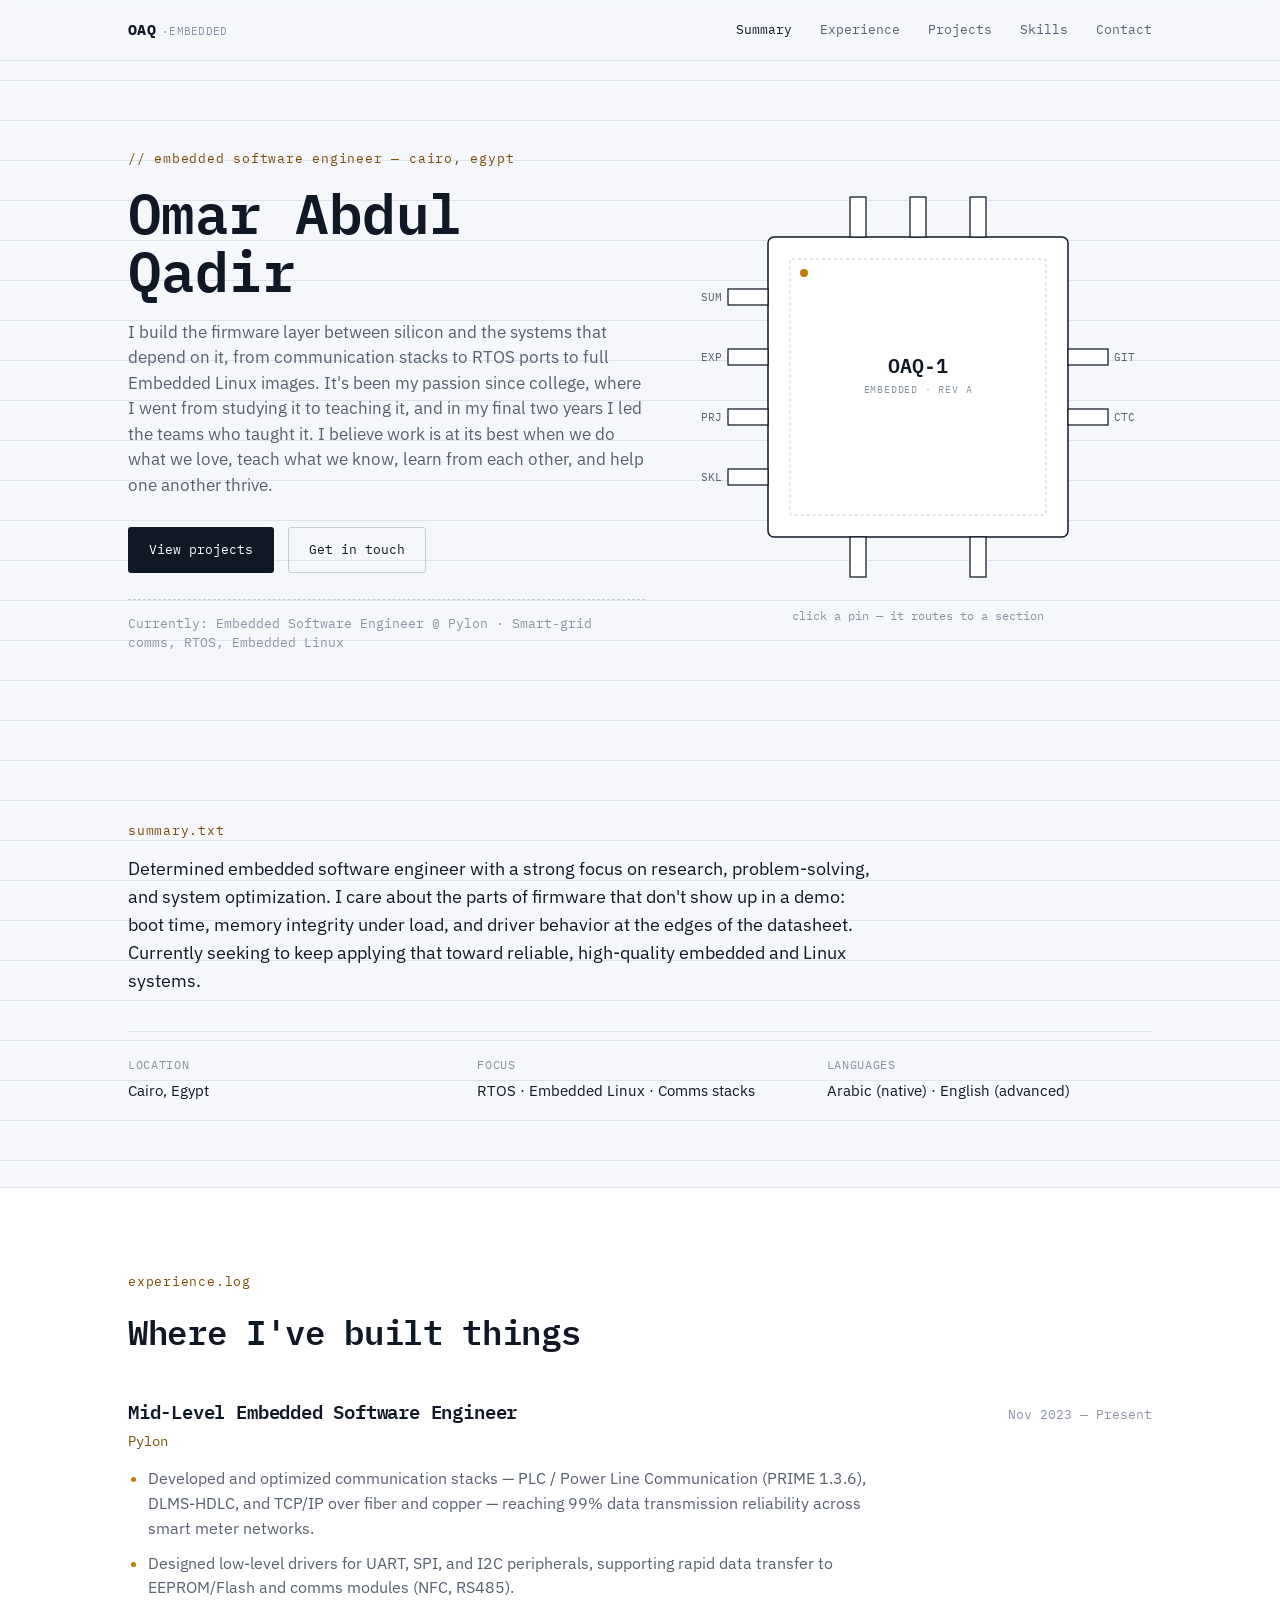
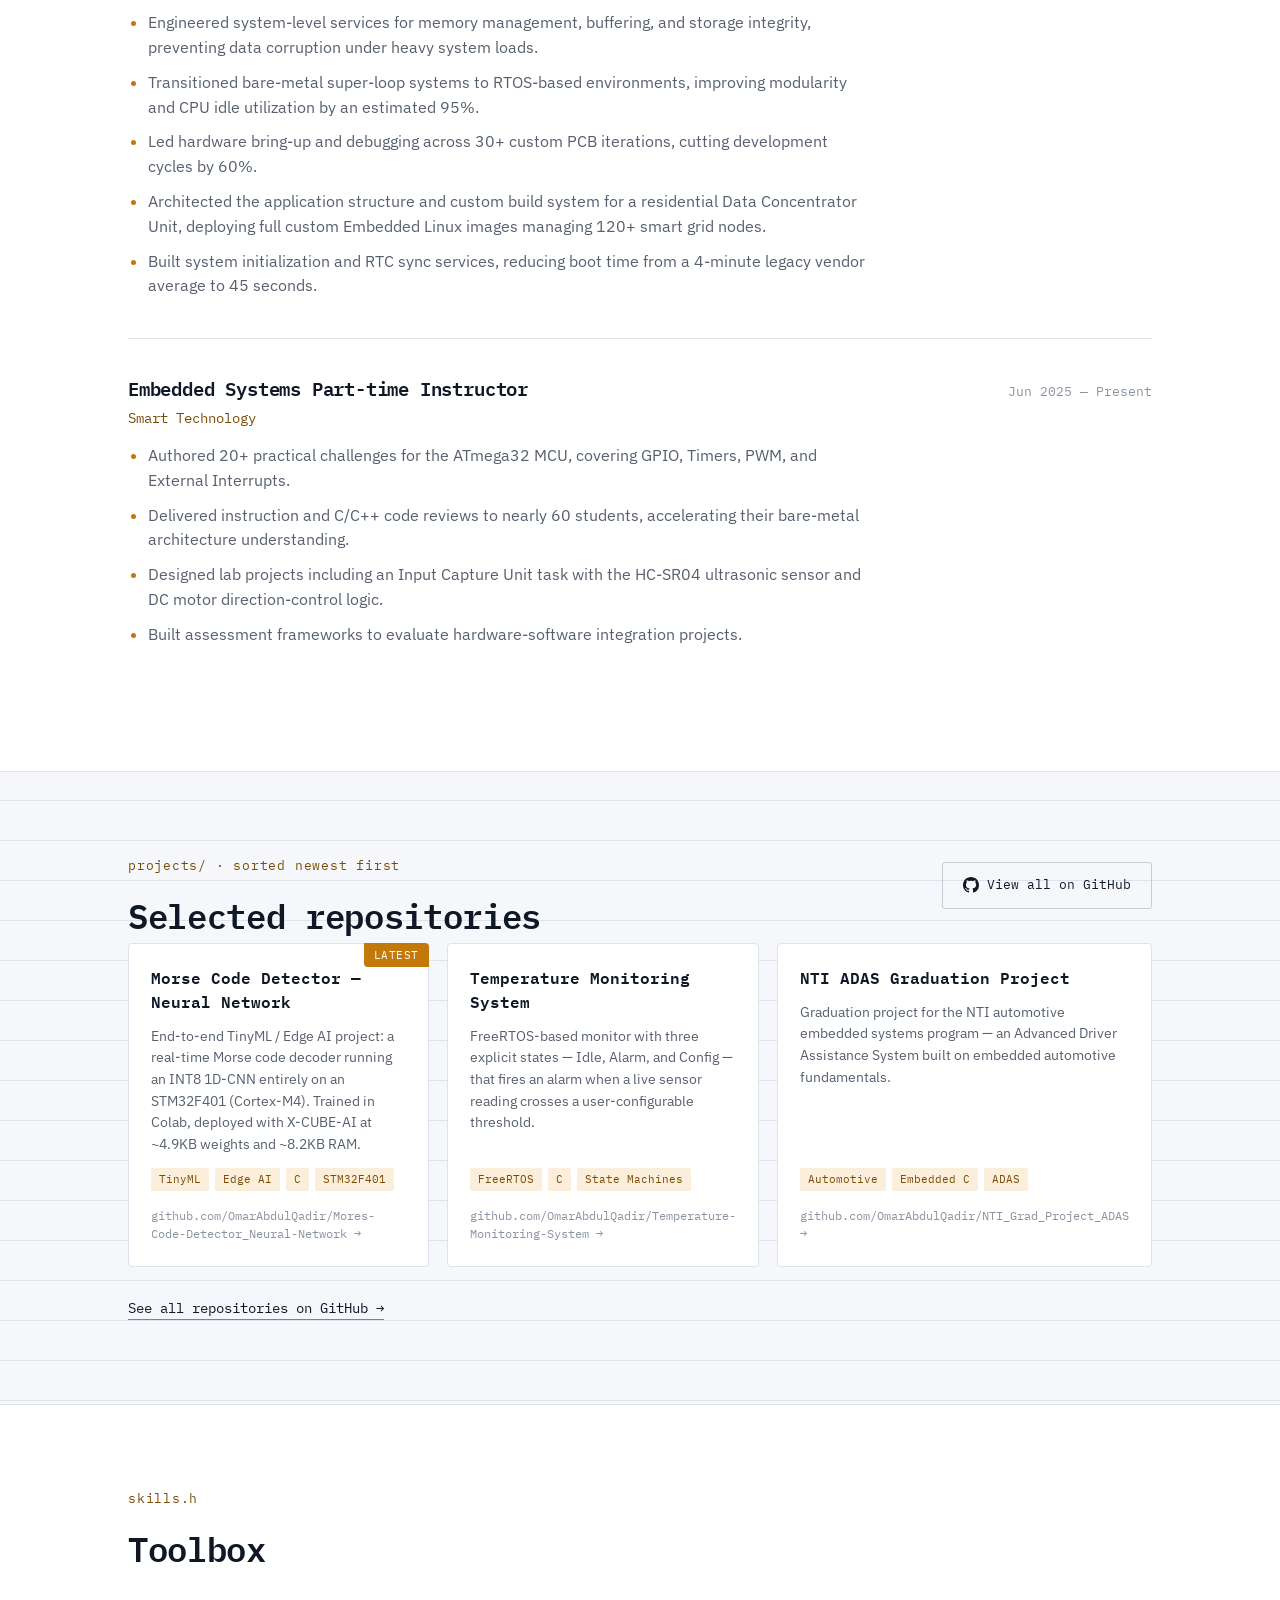
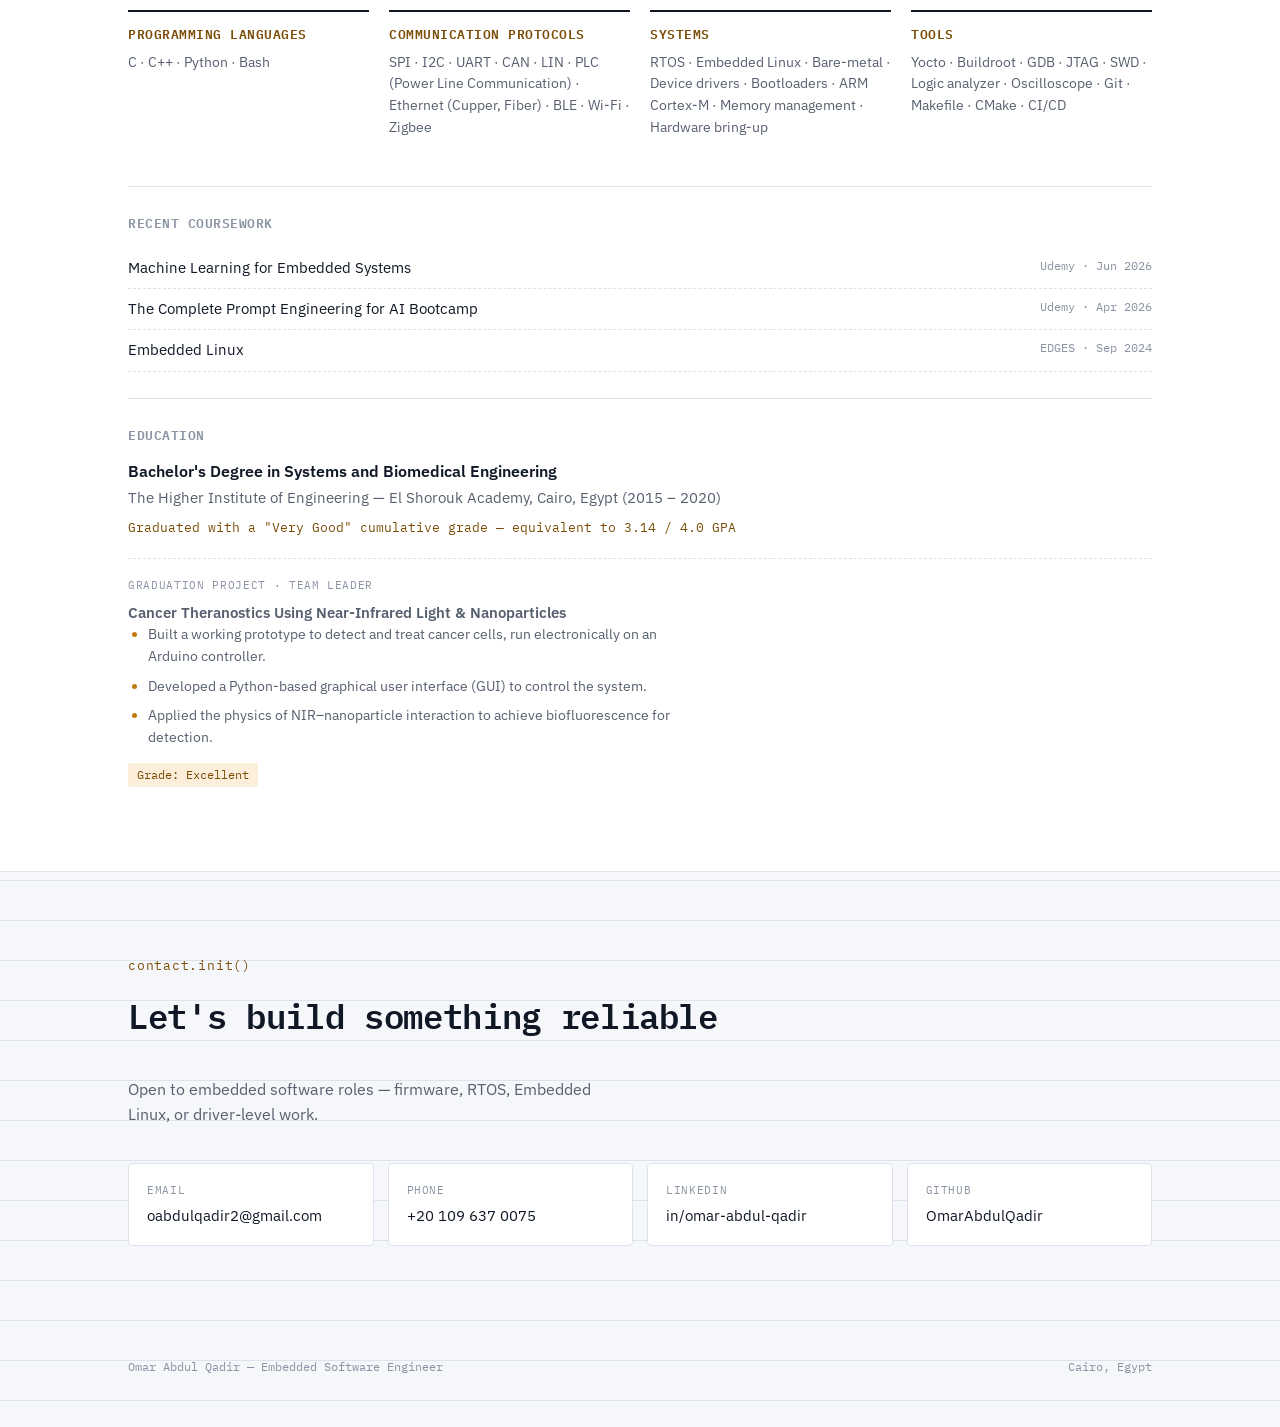
==== index.html @ 045cfebe "new updates" ====
<!DOCTYPE html>
<html lang="en">
<head>
<meta charset="UTF-8">
<meta name="viewport" content="width=device-width, initial-scale=1.0">
<title>Omar Abdul Qadir — Embedded Software Engineer</title>
<meta name="description" content="Portfolio of Omar Abdul Qadir, Embedded Software Engineer specializing in RTOS, Embedded Linux, and low-level driver development.">
<link rel="preconnect" href="https://fonts.googleapis.com">
<link rel="preconnect" href="https://fonts.gstatic.com" crossorigin>
<link href="https://fonts.googleapis.com/css2?family=IBM+Plex+Mono:wght@400;500;600;700&family=IBM+Plex+Sans:wght@400;500;600;700&display=swap" rel="stylesheet">
<link rel="stylesheet" href="styles.css">
</head>
<body>

<div class="grain"></div>

<header class="topbar">
  <div class="wrap topbar-inner">
    <span class="chip-mark">OAQ<span class="chip-mark-rev">·EMBEDDED</span></span>
    <nav class="pinnav" aria-label="Section navigation">
      <a href="#summary">Summary</a>
      <a href="#experience">Experience</a>
      <a href="#projects">Projects</a>
      <a href="#skills">Skills</a>
      <a href="#contact">Contact</a>
    </nav>
  </div>
</header>

<main>

  <!-- HERO / SIGNATURE ELEMENT -->
  <section class="hero wrap" id="top">
    <div class="hero-text">
      <p class="eyebrow">// embedded software engineer — cairo, egypt</p>
      <h1>Omar Abdul Qadir</h1>
      <p class="hero-lede">I build the firmware layer between silicon and the systems that depend on it, from communication stacks to RTOS ports to full Embedded Linux images. It's been my passion since college, where I went from studying it to teaching it, and in my final two years I led the teams who taught it. I believe work is at its best when we do what we love, teach what we know, learn from each other, and help one another thrive.</p>
      <div class="hero-actions">
        <a class="btn btn-primary" href="#projects">View projects</a>
        <a class="btn btn-ghost" href="#contact">Get in touch</a>
      </div>
      <p class="hero-meta">Currently: Embedded Software Engineer @ Pylon · Smart-grid comms, RTOS, Embedded Linux</p>
    </div>

    <div class="hero-chip" aria-hidden="false">
      <svg viewBox="0 0 420 420" class="chip-svg" role="img" aria-label="Interactive microcontroller diagram linking to page sections">
        <!-- traces drawn first so pads sit on top -->
        <g class="traces" stroke-linecap="square">
          <path class="trace" data-target="#summary"    d="M60,120 H20"/>
          <path class="trace" data-target="#experience"  d="M60,180 H20"/>
          <path class="trace" data-target="#projects"    d="M60,240 H20"/>
          <path class="trace" data-target="#skills"      d="M60,300 H20"/>
          <path class="trace" data-target="#contact"     d="M360,180 H400"/>
          <path class="trace" data-target="#contact"     d="M360,240 H400"/>
          <path class="trace" data-target="#experience"  d="M150,60 V20"/>
          <path class="trace" data-target="#projects"    d="M210,60 V20"/>
          <path class="trace" data-target="#skills"      d="M270,60 V20"/>
          <path class="trace" data-target="#summary"     d="M150,360 V400"/>
          <path class="trace" data-target="#contact"     d="M270,360 V400"/>
        </g>

        <rect x="60" y="60" width="300" height="300" rx="6" class="die"/>
        <rect x="82" y="82" width="256" height="256" rx="2" class="die-inner"/>
        <text x="210" y="196" text-anchor="middle" class="die-label">OAQ‑1</text>
        <text x="210" y="216" text-anchor="middle" class="die-label die-label-sub">EMBEDDED · REV A</text>
        <circle cx="96" cy="96" r="4" class="pin1-dot"/>

        <!-- Left pads -->
        <g class="pad-group" data-href="#summary">
          <rect x="20" y="112" width="40" height="16" class="pad"/>
          <text x="14" y="124" text-anchor="end" class="pad-label">SUM</text>
        </g>
        <g class="pad-group" data-href="#experience">
          <rect x="20" y="172" width="40" height="16" class="pad"/>
          <text x="14" y="184" text-anchor="end" class="pad-label">EXP</text>
        </g>
        <g class="pad-group" data-href="#projects">
          <rect x="20" y="232" width="40" height="16" class="pad"/>
          <text x="14" y="244" text-anchor="end" class="pad-label">PRJ</text>
        </g>
        <g class="pad-group" data-href="#skills">
          <rect x="20" y="292" width="40" height="16" class="pad"/>
          <text x="14" y="304" text-anchor="end" class="pad-label">SKL</text>
        </g>

        <!-- Right pads -->
        <g class="pad-group" data-href="#contact">
          <rect x="360" y="172" width="40" height="16" class="pad"/>
          <text x="406" y="184" text-anchor="start" class="pad-label">GIT</text>
        </g>
        <g class="pad-group" data-href="#contact">
          <rect x="360" y="232" width="40" height="16" class="pad"/>
          <text x="406" y="244" text-anchor="start" class="pad-label">CTC</text>
        </g>

        <!-- Top pads -->
        <g class="pad-group" data-href="#experience">
          <rect x="142" y="20" width="16" height="40" class="pad"/>
        </g>
        <g class="pad-group" data-href="#projects">
          <rect x="202" y="20" width="16" height="40" class="pad"/>
        </g>
        <g class="pad-group" data-href="#skills">
          <rect x="262" y="20" width="16" height="40" class="pad"/>
        </g>

        <!-- Bottom pads -->
        <g class="pad-group" data-href="#summary">
          <rect x="142" y="360" width="16" height="40" class="pad"/>
        </g>
        <g class="pad-group" data-href="#contact">
          <rect x="262" y="360" width="16" height="40" class="pad"/>
        </g>
      </svg>
      <p class="chip-caption">click a pin — it routes to a section</p>
    </div>
  </section>

  <!-- SUMMARY -->
  <section class="section" id="summary">
    <div class="wrap section-inner">
      <p class="eyebrow">summary.txt</p>
      <p class="summary-text">Determined embedded software engineer with a strong focus on research, problem-solving, and system optimization. I care about the parts of firmware that don't show up in a demo: boot time, memory integrity under load, and driver behavior at the edges of the datasheet. Currently seeking to keep applying that toward reliable, high-quality embedded and Linux systems.</p>
      <dl class="fact-row">
        <div><dt>Location</dt><dd>Cairo, Egypt</dd></div>
        <div><dt>Focus</dt><dd>RTOS · Embedded Linux · Comms stacks</dd></div>
        <div><dt>Languages</dt><dd>Arabic (native) · English (advanced)</dd></div>
      </dl>
    </div>
  </section>

  <!-- EXPERIENCE -->
  <section class="section section-alt" id="experience">
    <div class="wrap section-inner">
      <p class="eyebrow">experience.log</p>
      <h2>Where I've built things</h2>

      <article class="role">
        <header class="role-head">
          <div>
            <h3>Mid-Level Embedded Software Engineer</h3>
            <p class="role-org">Pylon</p>
          </div>
          <p class="role-date">Nov 2023 — Present</p>
        </header>
        <ul class="role-list">
          <li>Developed and optimized communication stacks — PLC / Power Line Communication (PRIME 1.3.6), DLMS‑HDLC, and TCP/IP over fiber and copper — reaching 99% data transmission reliability across smart meter networks.</li>
          <li>Designed low-level drivers for UART, SPI, and I2C peripherals, supporting rapid data transfer to EEPROM/Flash and comms modules (NFC, RS485).</li>
          <li>Engineered system-level services for memory management, buffering, and storage integrity, preventing data corruption under heavy system loads.</li>
          <li>Transitioned bare-metal super-loop systems to RTOS-based environments, improving modularity and CPU idle utilization by an estimated 95%.</li>
          <li>Led hardware bring-up and debugging across 30+ custom PCB iterations, cutting development cycles by 60%.</li>
          <li>Architected the application structure and custom build system for a residential Data Concentrator Unit, deploying full custom Embedded Linux images managing 120+ smart grid nodes.</li>
          <li>Built system initialization and RTC sync services, reducing boot time from a 4-minute legacy vendor average to 45 seconds.</li>
        </ul>
      </article>

      <article class="role">
        <header class="role-head">
          <div>
            <h3>Embedded Systems Part-time Instructor</h3>
            <p class="role-org">Smart Technology</p>
          </div>
          <p class="role-date">Jun 2025 — Present</p>
        </header>
        <ul class="role-list">
          <li>Authored 20+ practical challenges for the ATmega32 MCU, covering GPIO, Timers, PWM, and External Interrupts.</li>
          <li>Delivered instruction and C/C++ code reviews to nearly 60 students, accelerating their bare-metal architecture understanding.</li>
          <li>Designed lab projects including an Input Capture Unit task with the HC‑SR04 ultrasonic sensor and DC motor direction-control logic.</li>
          <li>Built assessment frameworks to evaluate hardware-software integration projects.</li>
        </ul>
      </article>
    </div>
  </section>

  <!-- PROJECTS -->
  <section class="section" id="projects">
    <div class="wrap section-inner">
      <div class="section-head-row">
        <div>
          <p class="eyebrow">projects/ · sorted newest first</p>
          <h2>Selected repositories</h2>
        </div>
        <a class="btn btn-ghost btn-github" href="https://github.com/OmarAbdulQadir?tab=repositories" target="_blank" rel="noopener">
          <svg viewBox="0 0 16 16" width="16" height="16" fill="currentColor" aria-hidden="true"><path d="M8 0C3.58 0 0 3.58 0 8c0 3.54 2.29 6.53 5.47 7.59.4.07.55-.17.55-.38 0-.19-.01-.82-.01-1.49-2.01.37-2.53-.49-2.69-.94-.09-.23-.48-.94-.82-1.13-.28-.15-.68-.52-.01-.53.63-.01 1.08.58 1.23.82.72 1.21 1.87.87 2.33.66.07-.52.28-.87.51-1.07-1.78-.2-3.64-.89-3.64-3.95 0-.87.31-1.59.82-2.15-.08-.2-.36-1.02.08-2.12 0 0 .67-.21 2.2.82.64-.18 1.32-.27 2-.27.68 0 1.36.09 2 .27 1.53-1.04 2.2-.82 2.2-.82.44 1.1.16 1.92.08 2.12.51.56.82 1.27.82 2.15 0 3.07-1.87 3.75-3.65 3.95.29.25.54.73.54 1.48 0 1.07-.01 1.93-.01 2.2 0 .21.15.46.55.38A8.01 8.01 0 0 0 16 8c0-4.42-3.58-8-8-8Z"/></svg>
          <span>View all on GitHub</span>
        </a>
      </div>
      <div class="project-grid">

        <a class="project-card" href="https://github.com/OmarAbdulQadir/Mores-Code-Detector_Neural-Network" target="_blank" rel="noopener">
          <span class="project-latest">Latest</span>
          <p class="project-name">Morse Code Detector — Neural Network</p>
          <p class="project-desc">End-to-end TinyML / Edge AI project: a real-time Morse code decoder running an INT8 1D-CNN entirely on an STM32F401 (Cortex‑M4). Trained in Colab, deployed with X‑CUBE‑AI at ~4.9KB weights and ~8.2KB RAM.</p>
          <div class="project-tags"><span>TinyML</span><span>Edge AI</span><span>C</span><span>STM32F401</span></div>
          <span class="project-link">github.com/OmarAbdulQadir/Mores-Code-Detector_Neural-Network →</span>
        </a>

        <a class="project-card" href="https://github.com/OmarAbdulQadir/Temperature-Monitoring-System" target="_blank" rel="noopener">
          <p class="project-name">Temperature Monitoring System</p>
          <p class="project-desc">FreeRTOS-based monitor with three explicit states — Idle, Alarm, and Config — that fires an alarm when a live sensor reading crosses a user-configurable threshold.</p>
          <div class="project-tags"><span>FreeRTOS</span><span>C</span><span>State Machines</span></div>
          <span class="project-link">github.com/OmarAbdulQadir/Temperature-Monitoring-System →</span>
        </a>

        <a class="project-card" href="https://github.com/OmarAbdulQadir/NTI_Grad_Project_ADAS" target="_blank" rel="noopener">
          <p class="project-name">NTI ADAS Graduation Project</p>
          <p class="project-desc">Graduation project for the NTI automotive embedded systems program — an Advanced Driver Assistance System built on embedded automotive fundamentals.</p>
          <div class="project-tags"><span>Automotive</span><span>Embedded C</span><span>ADAS</span></div>
          <span class="project-link">github.com/OmarAbdulQadir/NTI_Grad_Project_ADAS →</span>
        </a>

      </div>
      <a class="see-all" href="https://github.com/OmarAbdulQadir" target="_blank" rel="noopener">See all repositories on GitHub →</a>
    </div>
  </section>

  <!-- SKILLS -->
  <section class="section section-alt" id="skills">
    <div class="wrap section-inner">
      <p class="eyebrow">skills.h</p>
      <h2>Toolbox</h2>

      <div class="skills-grid">
        <div class="skill-block">
          <h4>Programming languages</h4>
          <p>C · C++ · Python · Bash</p>
        </div>
        <div class="skill-block">
          <h4>Communication protocols</h4>
          <p>SPI · I2C · UART · CAN · LIN · PLC (Power Line Communication) · Ethernet (Cupper, Fiber) · BLE · Wi‑Fi · Zigbee</p>
        </div>
        <div class="skill-block">
          <h4>Systems</h4>
          <p>RTOS · Embedded Linux · Bare-metal · Device drivers · Bootloaders · ARM Cortex‑M · Memory management · Hardware bring‑up</p>
        </div>
        <div class="skill-block">
          <h4>Tools</h4>
          <p>Yocto · Buildroot · GDB · JTAG · SWD · Logic analyzer · Oscilloscope · Git · Makefile · CMake · CI/CD</p>
        </div>
      </div>

      <div class="courses">
        <h4>Recent coursework</h4>
        <ul class="course-list">
          <li><span class="course-name">Machine Learning for Embedded Systems</span><span class="course-meta">Udemy · Jun 2026</span></li>
          <li><span class="course-name">The Complete Prompt Engineering for AI Bootcamp</span><span class="course-meta">Udemy · Apr 2026</span></li>
          <li><span class="course-name">Embedded Linux</span><span class="course-meta">EDGES · Sep 2024</span></li>
        </ul>
      </div>

      <div class="education">
        <h4>Education</h4>
        <p class="degree-line">Bachelor's Degree in Systems and Biomedical Engineering</p>
        <p class="degree-school">The Higher Institute of Engineering — El Shorouk Academy, Cairo, Egypt (2015 – 2020)</p>
        <p class="degree-grade">Graduated with a "Very Good" cumulative grade — equivalent to 3.14 / 4.0 GPA</p>

        <div class="grad-project">
          <span class="grad-project-label">Graduation project · Team Leader</span>
          <p class="grad-project-title">Cancer Theranostics Using Near-Infrared Light &amp; Nanoparticles</p>
          <ul class="grad-project-list">
            <li>Built a working prototype to detect and treat cancer cells, run electronically on an Arduino controller.</li>
            <li>Developed a Python-based graphical user interface (GUI) to control the system.</li>
            <li>Applied the physics of NIR–nanoparticle interaction to achieve biofluorescence for detection.</li>
          </ul>
          <span class="grad-project-grade">Grade: Excellent</span>
        </div>
      </div>
    </div>
  </section>

  <!-- CONTACT -->
  <section class="section contact-section" id="contact">
    <div class="wrap section-inner">
      <p class="eyebrow">contact.init()</p>
      <h2>Let's build something reliable</h2>
      <p class="contact-lede">Open to embedded software roles — firmware, RTOS, Embedded Linux, or driver-level work.</p>
      <div class="contact-grid">
        <a class="contact-item" href="mailto:oabdulqadir2@gmail.com">
          <span class="contact-label">Email</span>
          <span class="contact-value">oabdulqadir2@gmail.com</span>
        </a>
        <a class="contact-item" href="tel:+201096370075">
          <span class="contact-label">Phone</span>
          <span class="contact-value">+20 109 637 0075</span>
        </a>
        <a class="contact-item" href="https://www.linkedin.com/in/omar-abdul-qadir" target="_blank" rel="noopener">
          <span class="contact-label">LinkedIn</span>
          <span class="contact-value">in/omar-abdul-qadir</span>
        </a>
        <a class="contact-item" href="https://github.com/OmarAbdulQadir" target="_blank" rel="noopener">
          <span class="contact-label">GitHub</span>
          <span class="contact-value">OmarAbdulQadir</span>
        </a>
      </div>
    </div>
  </section>

</main>

<footer class="footer">
  <div class="wrap footer-inner">
    <span>Omar Abdul Qadir — Embedded Software Engineer</span>
    <span>Cairo, Egypt</span>
  </div>
</footer>

<script src="script.js"></script>
</body>
</html>
---- styles.css ----
/* ============================================================
   Design tokens
   ============================================================ */
:root {
  --bg:            #F5F7FA;
  --surface:       #FFFFFF;
  --ink:           #101826;
  --ink-soft:      #57606F;
  --ink-faint:     #8A93A3;
  --accent:        #C2790A;
  --accent-soft:   #FBEEDA;
  --accent-ink:    #7A4C06;
  --line:          #DDE3EA;
  --line-strong:   #C4CCD6;

  --font-mono: 'IBM Plex Mono', ui-monospace, 'SFMono-Regular', Menlo, monospace;
  --font-sans: 'IBM Plex Sans', -apple-system, BlinkMacSystemFont, 'Segoe UI', sans-serif;

  --wrap: 1080px;
}

* { box-sizing: border-box; }

html { scroll-behavior: smooth; }

body {
  margin: 0;
  background:
    linear-gradient(var(--line) 1px, transparent 1px) 0 0 / 100% 40px,
    var(--bg);
  color: var(--ink);
  font-family: var(--font-sans);
  line-height: 1.55;
  -webkit-font-smoothing: antialiased;
}

@media (prefers-reduced-motion: reduce) {
  html { scroll-behavior: auto; }
  * { animation-duration: 0.001ms !important; transition-duration: 0.001ms !important; }
}

.wrap {
  max-width: var(--wrap);
  margin: 0 auto;
  padding: 0 28px;
}

a { color: inherit; text-decoration: none; }

:focus-visible {
  outline: 2px solid var(--accent);
  outline-offset: 3px;
}

.eyebrow {
  font-family: var(--font-mono);
  font-size: 13px;
  letter-spacing: 0.06em;
  color: var(--accent-ink);
  margin: 0 0 14px 0;
  text-transform: lowercase;
}

h1, h2, h3, h4 {
  font-family: var(--font-mono);
  font-weight: 600;
  letter-spacing: -0.01em;
  color: var(--ink);
  margin: 0;
}

/* ============================================================
   Topbar
   ============================================================ */
.topbar {
  position: sticky;
  top: 0;
  z-index: 50;
  background: rgba(245, 247, 250, 0.86);
  backdrop-filter: blur(8px);
  border-bottom: 1px solid var(--line);
}

.topbar-inner {
  display: flex;
  align-items: center;
  justify-content: space-between;
  height: 60px;
}

.chip-mark {
  font-family: var(--font-mono);
  font-weight: 700;
  font-size: 15px;
  letter-spacing: 0.02em;
}
.chip-mark-rev {
  font-weight: 400;
  color: var(--ink-faint);
  font-size: 11px;
  margin-left: 6px;
}

.pinnav {
  display: flex;
  gap: 28px;
  font-family: var(--font-mono);
  font-size: 13px;
}
.pinnav a {
  color: var(--ink-soft);
  position: relative;
  padding: 4px 0;
}
.pinnav a:hover { color: var(--ink); }
.pinnav a::after {
  content: "";
  position: absolute;
  left: 0; bottom: -2px;
  width: 0; height: 1px;
  background: var(--accent);
  transition: width 0.2s ease;
}
.pinnav a:hover::after { width: 100%; }

@media (max-width: 720px) {
  .pinnav { display: none; }
}

/* ============================================================
   Hero
   ============================================================ */
.hero {
  display: grid;
  grid-template-columns: 1.05fr 0.95fr;
  gap: 40px;
  align-items: center;
  padding: 88px 28px 72px;
}

.eyebrow { }

.hero h1 {
  font-size: clamp(38px, 5vw, 56px);
  line-height: 1.04;
  margin: 6px 0 20px;
}

.hero-lede {
  font-size: 16.5px;
  color: var(--ink-soft);
  max-width: 58ch;
  margin: 0 0 28px;
}

.hero-actions {
  display: flex;
  gap: 14px;
  margin-bottom: 26px;
}

.btn {
  font-family: var(--font-mono);
  font-size: 13px;
  padding: 12px 20px;
  border-radius: 3px;
  border: 1px solid transparent;
  display: inline-block;
}
.btn-primary {
  background: var(--ink);
  color: var(--surface);
}
.btn-primary:hover { background: #23304a; }
.btn-ghost {
  border-color: var(--line-strong);
  color: var(--ink);
}
.btn-ghost:hover { border-color: var(--ink); }

.hero-meta {
  font-family: var(--font-mono);
  font-size: 12.5px;
  color: var(--ink-faint);
  border-top: 1px dashed var(--line-strong);
  padding-top: 14px;
}

/* Chip diagram */
.hero-chip {
  display: flex;
  flex-direction: column;
  align-items: center;
}

.chip-svg {
  width: 100%;
  max-width: 420px;
  height: auto;
  overflow: visible;
}

.die {
  fill: var(--surface);
  stroke: var(--ink);
  stroke-width: 1.5;
}
.die-inner {
  fill: none;
  stroke: var(--line-strong);
  stroke-width: 1;
  stroke-dasharray: 3 3;
}
.die-label {
  font-family: var(--font-mono);
  font-weight: 600;
  font-size: 20px;
  fill: var(--ink);
}
.die-label-sub {
  font-size: 10px;
  font-weight: 400;
  fill: var(--ink-faint);
  letter-spacing: 0.08em;
}
.pin1-dot { fill: var(--accent); }

.trace {
  stroke: var(--line-strong);
  stroke-width: 2;
  fill: none;
  transition: stroke 0.2s ease, stroke-width 0.2s ease;
}
.pad {
  fill: var(--surface);
  stroke: var(--ink);
  stroke-width: 1.25;
  transition: fill 0.2s ease, stroke 0.2s ease;
}
.pad-label {
  font-family: var(--font-mono);
  font-size: 11px;
  fill: var(--ink-soft);
}
.pad-group {
  cursor: pointer;
}
.pad-group:hover .pad,
.pad-group.is-active .pad {
  fill: var(--accent-soft);
  stroke: var(--accent);
}
.pad-group:hover ~ .traces .trace,
.pad-group.is-active ~ .traces .trace { }

/* trace highlight driven by JS via [data-active] on path */
.trace.is-lit {
  stroke: var(--accent);
  stroke-width: 2.5;
}

.chip-caption {
  font-family: var(--font-mono);
  font-size: 11.5px;
  color: var(--ink-faint);
  margin-top: 10px;
}

@media (max-width: 860px) {
  .hero { grid-template-columns: 1fr; padding-top: 56px; }
  .hero-chip { order: -1; }
  .chip-svg { max-width: 320px; }
}

/* ============================================================
   Sections
   ============================================================ */
.section { padding: 84px 0; border-bottom: 1px solid var(--line); }
.section-alt { background: var(--surface); }
.section-inner h2 {
  font-size: clamp(26px, 3vw, 34px);
  margin-bottom: 34px;
}

.section-head-row {
  display: flex;
  justify-content: space-between;
  align-items: flex-end;
  gap: 20px;
  flex-wrap: wrap;
}
.section-head-row h2 { margin-bottom: 0; }
.btn-github {
  display: inline-flex;
  align-items: center;
  gap: 8px;
  margin-bottom: 34px;
  white-space: nowrap;
}

.summary-text {
  font-size: 18px;
  max-width: 68ch;
  color: var(--ink);
  margin: 0 0 36px;
}

.fact-row {
  display: grid;
  grid-template-columns: repeat(3, 1fr);
  gap: 24px;
  margin: 0;
  padding-top: 24px;
  border-top: 1px solid var(--line);
}
.fact-row dt {
  font-family: var(--font-mono);
  font-size: 11.5px;
  color: var(--ink-faint);
  letter-spacing: 0.06em;
  text-transform: uppercase;
  margin-bottom: 6px;
}
.fact-row dd { margin: 0; font-size: 15px; }

@media (max-width: 640px) {
  .fact-row { grid-template-columns: 1fr; }
}

/* Experience */
.role { padding: 30px 0; border-top: 1px solid var(--line); }
.role:first-of-type { border-top: none; padding-top: 0; }

.role-head {
  display: flex;
  justify-content: space-between;
  align-items: baseline;
  gap: 16px;
  flex-wrap: wrap;
  margin-bottom: 14px;
}
.role-head h3 { font-size: 19px; }
.role-org { margin: 4px 0 0; color: var(--accent-ink); font-family: var(--font-mono); font-size: 13.5px; }
.role-date {
  font-family: var(--font-mono);
  font-size: 12.5px;
  color: var(--ink-faint);
  white-space: nowrap;
}

.role-list { margin: 0; padding-left: 20px; }
.role-list li { margin-bottom: 10px; color: var(--ink-soft); max-width: 72ch; }
.role-list li::marker { color: var(--accent); }

/* Projects */
.project-grid {
  display: grid;
  grid-template-columns: repeat(3, 1fr);
  gap: 18px;
  margin-bottom: 28px;
}
.project-card {
  position: relative;
  background: var(--surface);
  border: 1px solid var(--line);
  border-radius: 4px;
  padding: 22px;
  display: flex;
  flex-direction: column;
  gap: 12px;
  transition: border-color 0.18s ease, transform 0.18s ease;
}
.project-latest {
  position: absolute;
  top: -1px;
  right: -1px;
  font-family: var(--font-mono);
  font-size: 10.5px;
  letter-spacing: 0.05em;
  text-transform: uppercase;
  color: var(--surface);
  background: var(--accent);
  padding: 4px 10px;
  border-radius: 0 4px 0 4px;
}
.project-card:hover {
  border-color: var(--accent);
  transform: translateY(-2px);
}
.project-name { font-family: var(--font-mono); font-weight: 600; font-size: 15.5px; margin: 0; }
.project-desc { color: var(--ink-soft); font-size: 14px; margin: 0; flex-grow: 1; }
.project-tags { display: flex; flex-wrap: wrap; gap: 6px; }
.project-tags span {
  font-family: var(--font-mono);
  font-size: 11px;
  color: var(--accent-ink);
  background: var(--accent-soft);
  padding: 3px 8px;
  border-radius: 2px;
}
.project-link {
  font-family: var(--font-mono);
  font-size: 12px;
  color: var(--ink-faint);
  margin-top: 4px;
}

@media (max-width: 860px) {
  .project-grid { grid-template-columns: 1fr; }
}

.see-all {
  font-family: var(--font-mono);
  font-size: 13.5px;
  border-bottom: 1px solid var(--accent);
  padding-bottom: 2px;
}

/* Skills */
.skills-grid {
  display: grid;
  grid-template-columns: repeat(4, 1fr);
  gap: 20px;
  margin-bottom: 48px;
}
.skill-block {
  border-top: 2px solid var(--ink);
  padding-top: 12px;
}
.skill-block h4 {
  font-size: 13px;
  text-transform: uppercase;
  letter-spacing: 0.04em;
  margin-bottom: 8px;
  color: var(--accent-ink);
}
.skill-block p { margin: 0; color: var(--ink-soft); font-size: 14px; }

@media (max-width: 860px) {
  .skills-grid { grid-template-columns: repeat(2, 1fr); }
}
@media (max-width: 520px) {
  .skills-grid { grid-template-columns: 1fr; }
}

.courses, .education {
  padding-top: 26px;
  margin-top: 26px;
  border-top: 1px solid var(--line);
}
.courses h4, .education h4 {
  font-size: 13px;
  text-transform: uppercase;
  letter-spacing: 0.04em;
  color: var(--ink-faint);
  margin-bottom: 14px;
}
.course-list { list-style: none; margin: 0; padding: 0; }
.course-list li {
  display: flex;
  justify-content: space-between;
  gap: 12px;
  padding: 9px 0;
  border-bottom: 1px dashed var(--line);
  font-size: 14.5px;
}
.course-name { color: var(--ink); }
.course-meta { font-family: var(--font-mono); font-size: 12px; color: var(--ink-faint); white-space: nowrap; }
.education p { margin: 0; font-size: 14.5px; color: var(--ink-soft); }
.degree-line { color: var(--ink) !important; font-size: 15.5px !important; font-weight: 600; margin-bottom: 4px !important; }
.degree-school { margin-bottom: 8px !important; }
.degree-grade { font-family: var(--font-mono); font-size: 13px !important; color: var(--accent-ink) !important; }

.grad-project {
  margin-top: 20px;
  padding-top: 18px;
  border-top: 1px dashed var(--line);
}
.grad-project-label {
  display: block;
  font-family: var(--font-mono);
  font-size: 11px;
  text-transform: uppercase;
  letter-spacing: 0.06em;
  color: var(--ink-faint);
  margin-bottom: 8px;
}
.grad-project-title {
  margin: 0 0 12px;
  font-size: 15.5px;
  font-weight: 600;
  color: var(--ink);
}
.grad-project-list {
  margin: 0 0 12px;
  padding-left: 20px;
}
.grad-project-list li {
  margin-bottom: 8px;
  color: var(--ink-soft);
  font-size: 14px;
  max-width: 68ch;
}
.grad-project-list li::marker { color: var(--accent); }
.grad-project-grade {
  display: inline-block;
  font-family: var(--font-mono);
  font-size: 12px;
  color: var(--accent-ink);
  background: var(--accent-soft);
  padding: 3px 9px;
  border-radius: 2px;
}

/* Contact */
.contact-section { border-bottom: none; }
.contact-lede { color: var(--ink-soft); font-size: 16px; max-width: 50ch; margin: 10px 0 36px; }

.contact-grid {
  display: grid;
  grid-template-columns: repeat(4, 1fr);
  gap: 14px;
}
.contact-item {
  background: var(--surface);
  border: 1px solid var(--line);
  border-radius: 4px;
  padding: 18px;
  display: flex;
  flex-direction: column;
  gap: 6px;
  transition: border-color 0.18s ease, transform 0.18s ease;
}
.contact-item:hover { border-color: var(--accent); transform: translateY(-2px); }
.contact-label {
  font-family: var(--font-mono);
  font-size: 11px;
  color: var(--ink-faint);
  text-transform: uppercase;
  letter-spacing: 0.06em;
}
.contact-value { font-size: 14.5px; word-break: break-word; }

@media (max-width: 860px) {
  .contact-grid { grid-template-columns: repeat(2, 1fr); }
}
@media (max-width: 480px) {
  .contact-grid { grid-template-columns: 1fr; }
}

/* Footer */
.footer { padding: 28px 0 50px; }
.footer-inner {
  display: flex;
  justify-content: space-between;
  font-family: var(--font-mono);
  font-size: 12px;
  color: var(--ink-faint);
  flex-wrap: wrap;
  gap: 8px;
}

.grain { display: none; }
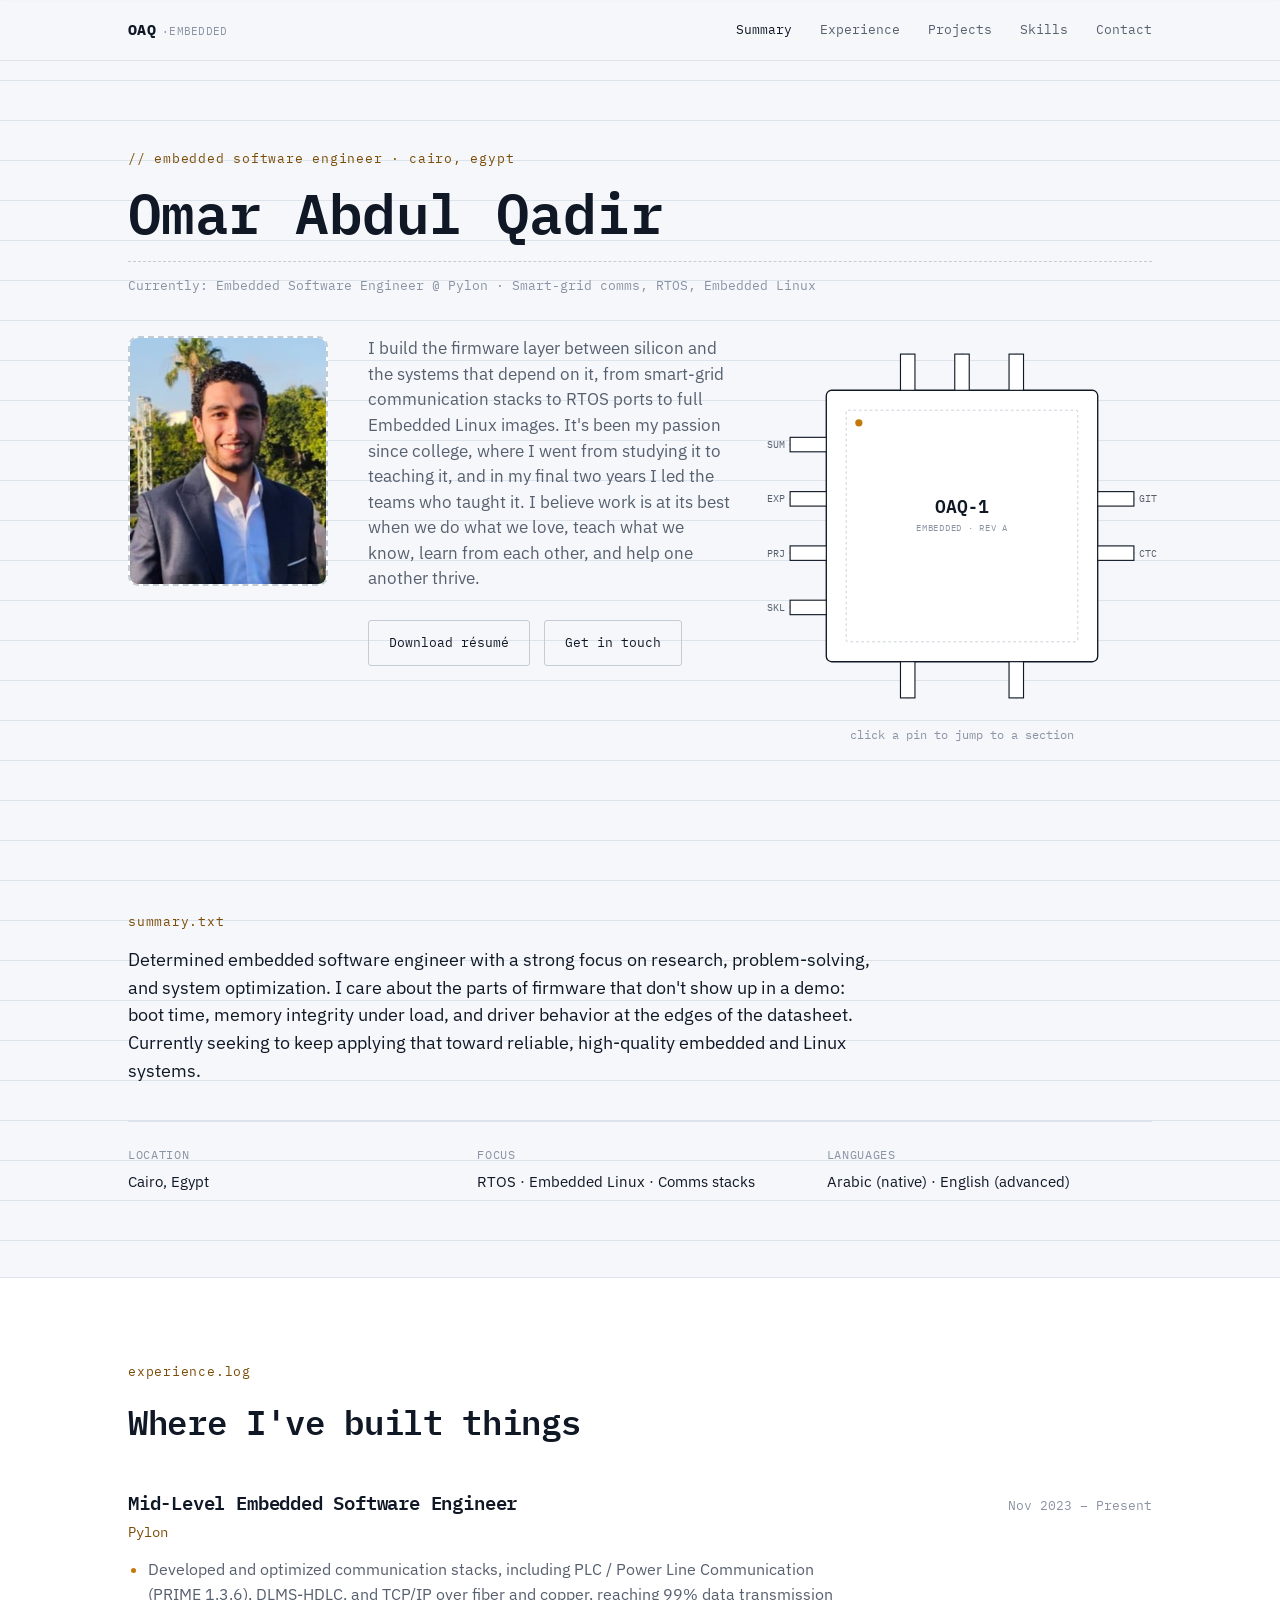
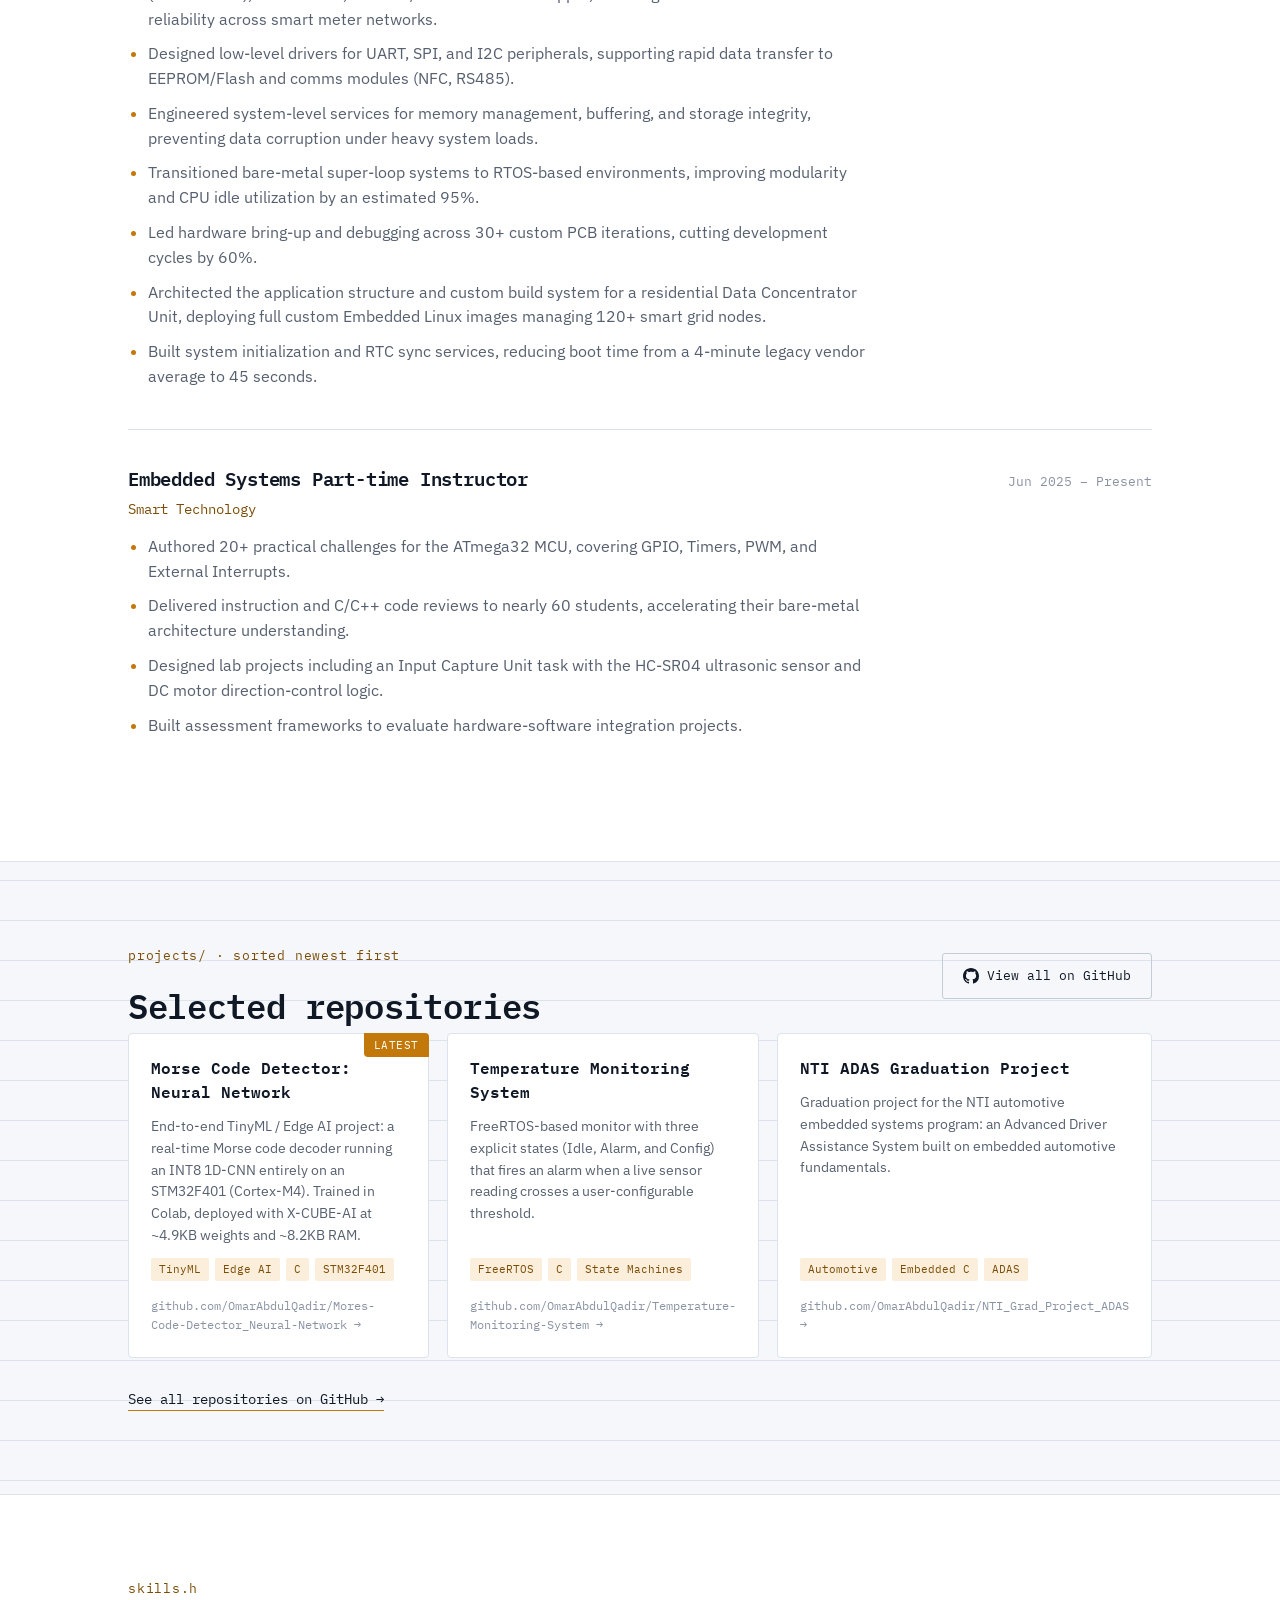
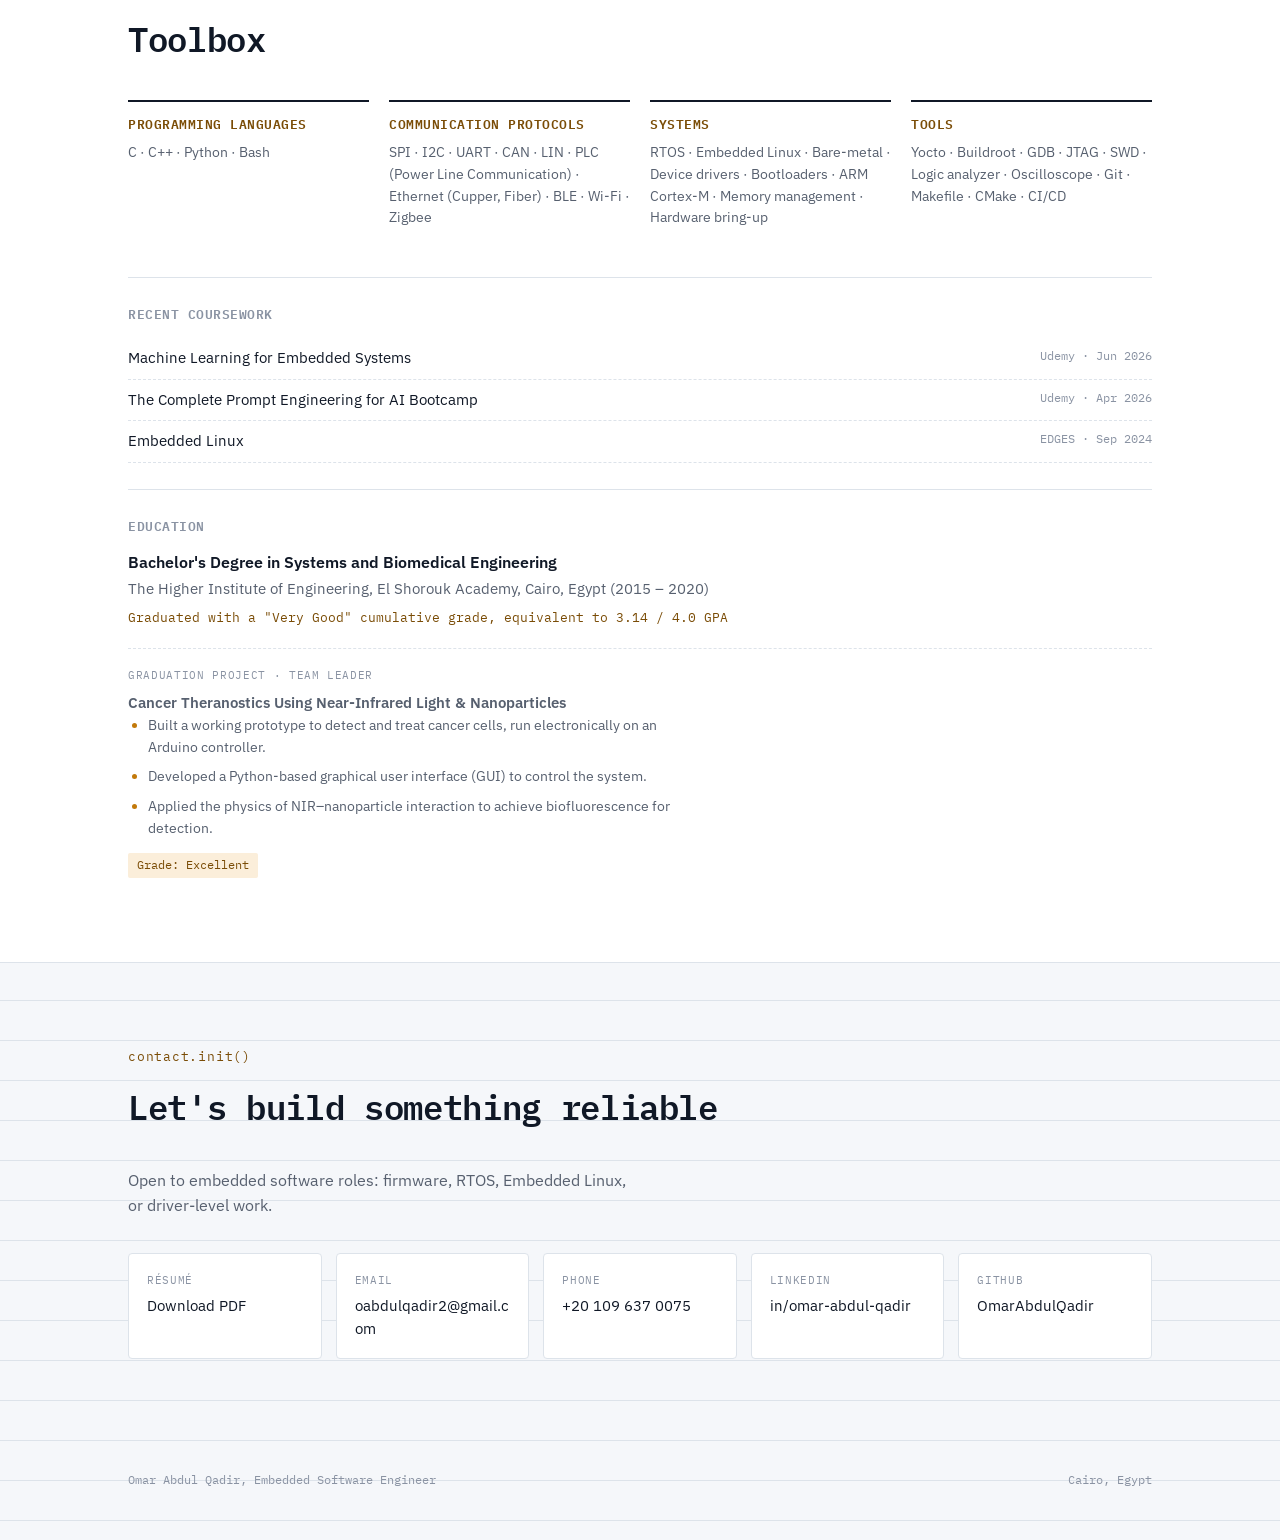
==== commit 34082f5b: "new edit" ====
--- a/index.html
+++ b/index.html
@@ -3,7 +3,7 @@
 <head>
 <meta charset="UTF-8">
 <meta name="viewport" content="width=device-width, initial-scale=1.0">
-<title>Omar Abdul Qadir — Embedded Software Engineer</title>
+<title>Omar Abdul Qadir, Embedded Software Engineer</title>
 <meta name="description" content="Portfolio of Omar Abdul Qadir, Embedded Software Engineer specializing in RTOS, Embedded Linux, and low-level driver development.">
 <link rel="preconnect" href="https://fonts.googleapis.com">
 <link rel="preconnect" href="https://fonts.gstatic.com" crossorigin>
@@ -31,15 +31,25 @@
 
   <!-- HERO / SIGNATURE ELEMENT -->
   <section class="hero wrap" id="top">
+    <div class="hero-heading">
+      <p class="eyebrow">// embedded software engineer · cairo, egypt</p>
+      <h1>Omar Abdul Qadir</h1>
+      <p class="hero-meta">Currently: Embedded Software Engineer @ Pylon · Smart-grid comms, RTOS, Embedded Linux</p>
+    </div>
+
+    <div class="hero-photo">
+      <div class="avatar-frame">
+        <img src="profile-photo.jpg" alt="Omar Abdul Qadir" class="avatar-img" onerror="this.remove(); this.parentElement.classList.add('avatar-empty');">
+        <span class="avatar-placeholder-text">photo</span>
+      </div>
+    </div>
+
     <div class="hero-text">
-      <p class="eyebrow">// embedded software engineer — cairo, egypt</p>
-      <h1>Omar Abdul Qadir</h1>
-      <p class="hero-lede">I build the firmware layer between silicon and the systems that depend on it, from communication stacks to RTOS ports to full Embedded Linux images. It's been my passion since college, where I went from studying it to teaching it, and in my final two years I led the teams who taught it. I believe work is at its best when we do what we love, teach what we know, learn from each other, and help one another thrive.</p>
+      <p class="hero-lede">I build the firmware layer between silicon and the systems that depend on it, from smart-grid communication stacks to RTOS ports to full Embedded Linux images. It's been my passion since college, where I went from studying it to teaching it, and in my final two years I led the teams who taught it. I believe work is at its best when we do what we love, teach what we know, learn from each other, and help one another thrive.</p>
       <div class="hero-actions">
-        <a class="btn btn-primary" href="#projects">View projects</a>
+        <a class="btn btn-ghost" href="Omar_Abdul_Qadir_CV.pdf" download>Download résumé</a>
         <a class="btn btn-ghost" href="#contact">Get in touch</a>
       </div>
-      <p class="hero-meta">Currently: Embedded Software Engineer @ Pylon · Smart-grid comms, RTOS, Embedded Linux</p>
     </div>
 
     <div class="hero-chip" aria-hidden="false">
@@ -112,7 +122,7 @@
           <rect x="262" y="360" width="16" height="40" class="pad"/>
         </g>
       </svg>
-      <p class="chip-caption">click a pin — it routes to a section</p>
+      <p class="chip-caption">click a pin to jump to a section</p>
     </div>
   </section>
 
@@ -141,10 +151,10 @@
             <h3>Mid-Level Embedded Software Engineer</h3>
             <p class="role-org">Pylon</p>
           </div>
-          <p class="role-date">Nov 2023 — Present</p>
+          <p class="role-date">Nov 2023 – Present</p>
         </header>
         <ul class="role-list">
-          <li>Developed and optimized communication stacks — PLC / Power Line Communication (PRIME 1.3.6), DLMS‑HDLC, and TCP/IP over fiber and copper — reaching 99% data transmission reliability across smart meter networks.</li>
+          <li>Developed and optimized communication stacks, including PLC / Power Line Communication (PRIME 1.3.6), DLMS‑HDLC, and TCP/IP over fiber and copper, reaching 99% data transmission reliability across smart meter networks.</li>
           <li>Designed low-level drivers for UART, SPI, and I2C peripherals, supporting rapid data transfer to EEPROM/Flash and comms modules (NFC, RS485).</li>
           <li>Engineered system-level services for memory management, buffering, and storage integrity, preventing data corruption under heavy system loads.</li>
           <li>Transitioned bare-metal super-loop systems to RTOS-based environments, improving modularity and CPU idle utilization by an estimated 95%.</li>
@@ -160,7 +170,7 @@
             <h3>Embedded Systems Part-time Instructor</h3>
             <p class="role-org">Smart Technology</p>
           </div>
-          <p class="role-date">Jun 2025 — Present</p>
+          <p class="role-date">Jun 2025 – Present</p>
         </header>
         <ul class="role-list">
           <li>Authored 20+ practical challenges for the ATmega32 MCU, covering GPIO, Timers, PWM, and External Interrupts.</li>
@@ -189,7 +199,7 @@
 
         <a class="project-card" href="https://github.com/OmarAbdulQadir/Mores-Code-Detector_Neural-Network" target="_blank" rel="noopener">
           <span class="project-latest">Latest</span>
-          <p class="project-name">Morse Code Detector — Neural Network</p>
+          <p class="project-name">Morse Code Detector: Neural Network</p>
           <p class="project-desc">End-to-end TinyML / Edge AI project: a real-time Morse code decoder running an INT8 1D-CNN entirely on an STM32F401 (Cortex‑M4). Trained in Colab, deployed with X‑CUBE‑AI at ~4.9KB weights and ~8.2KB RAM.</p>
           <div class="project-tags"><span>TinyML</span><span>Edge AI</span><span>C</span><span>STM32F401</span></div>
           <span class="project-link">github.com/OmarAbdulQadir/Mores-Code-Detector_Neural-Network →</span>
@@ -197,14 +207,14 @@
 
         <a class="project-card" href="https://github.com/OmarAbdulQadir/Temperature-Monitoring-System" target="_blank" rel="noopener">
           <p class="project-name">Temperature Monitoring System</p>
-          <p class="project-desc">FreeRTOS-based monitor with three explicit states — Idle, Alarm, and Config — that fires an alarm when a live sensor reading crosses a user-configurable threshold.</p>
+          <p class="project-desc">FreeRTOS-based monitor with three explicit states (Idle, Alarm, and Config) that fires an alarm when a live sensor reading crosses a user-configurable threshold.</p>
           <div class="project-tags"><span>FreeRTOS</span><span>C</span><span>State Machines</span></div>
           <span class="project-link">github.com/OmarAbdulQadir/Temperature-Monitoring-System →</span>
         </a>
 
         <a class="project-card" href="https://github.com/OmarAbdulQadir/NTI_Grad_Project_ADAS" target="_blank" rel="noopener">
           <p class="project-name">NTI ADAS Graduation Project</p>
-          <p class="project-desc">Graduation project for the NTI automotive embedded systems program — an Advanced Driver Assistance System built on embedded automotive fundamentals.</p>
+          <p class="project-desc">Graduation project for the NTI automotive embedded systems program: an Advanced Driver Assistance System built on embedded automotive fundamentals.</p>
           <div class="project-tags"><span>Automotive</span><span>Embedded C</span><span>ADAS</span></div>
           <span class="project-link">github.com/OmarAbdulQadir/NTI_Grad_Project_ADAS →</span>
         </a>
@@ -251,8 +261,8 @@
       <div class="education">
         <h4>Education</h4>
         <p class="degree-line">Bachelor's Degree in Systems and Biomedical Engineering</p>
-        <p class="degree-school">The Higher Institute of Engineering — El Shorouk Academy, Cairo, Egypt (2015 – 2020)</p>
-        <p class="degree-grade">Graduated with a "Very Good" cumulative grade — equivalent to 3.14 / 4.0 GPA</p>
+        <p class="degree-school">The Higher Institute of Engineering, El Shorouk Academy, Cairo, Egypt (2015 – 2020)</p>
+        <p class="degree-grade">Graduated with a "Very Good" cumulative grade, equivalent to 3.14 / 4.0 GPA</p>
 
         <div class="grad-project">
           <span class="grad-project-label">Graduation project · Team Leader</span>
@@ -273,8 +283,12 @@
     <div class="wrap section-inner">
       <p class="eyebrow">contact.init()</p>
       <h2>Let's build something reliable</h2>
-      <p class="contact-lede">Open to embedded software roles — firmware, RTOS, Embedded Linux, or driver-level work.</p>
+      <p class="contact-lede">Open to embedded software roles: firmware, RTOS, Embedded Linux, or driver-level work.</p>
       <div class="contact-grid">
+        <a class="contact-item" href="Omar_Abdul_Qadir_CV.pdf" download>
+          <span class="contact-label">Résumé</span>
+          <span class="contact-value">Download PDF</span>
+        </a>
         <a class="contact-item" href="mailto:oabdulqadir2@gmail.com">
           <span class="contact-label">Email</span>
           <span class="contact-value">oabdulqadir2@gmail.com</span>
@@ -299,7 +313,7 @@
 
 <footer class="footer">
   <div class="wrap footer-inner">
-    <span>Omar Abdul Qadir — Embedded Software Engineer</span>
+    <span>Omar Abdul Qadir, Embedded Software Engineer</span>
     <span>Cairo, Egypt</span>
   </div>
 </footer>
--- a/styles.css
+++ b/styles.css
@@ -132,13 +132,53 @@
    ============================================================ */
 .hero {
   display: grid;
-  grid-template-columns: 1.05fr 0.95fr;
-  gap: 40px;
+  grid-template-columns: 200px 1fr 380px;
+  grid-template-areas:
+    "heading heading heading"
+    "photo   text    chip";
+  row-gap: 28px;
+  column-gap: 40px;
+  align-items: start;
+  padding: 88px 28px 72px;
+}
+
+.hero-heading { grid-area: heading; }
+.hero-heading h1 { margin: 6px 0 0; }
+.hero-photo { grid-area: photo; display: flex; flex-direction: column; align-items: center; }
+.hero-text { grid-area: text; }
+.hero-chip { grid-area: chip; }
+
+.eyebrow { }
+
+.avatar-frame {
+  position: relative;
+  width: 100%;
+  max-width: 200px;
+  aspect-ratio: 4 / 5;
+  border-radius: 10px;
+  border: 2px dashed var(--line-strong);
+  background: var(--surface);
+  display: flex;
   align-items: center;
-  padding: 88px 28px 72px;
-}
-
-.eyebrow { }
+  justify-content: center;
+  overflow: hidden;
+}
+.avatar-frame.avatar-empty { border-color: var(--accent); }
+.avatar-img {
+  position: absolute;
+  inset: 0;
+  width: 100%;
+  height: 100%;
+  object-fit: cover;
+  display: block;
+}
+.avatar-placeholder-text {
+  font-family: var(--font-mono);
+  font-size: 14px;
+  letter-spacing: 0.08em;
+  text-transform: uppercase;
+  color: var(--ink-faint);
+}
 
 .hero h1 {
   font-size: clamp(38px, 5vw, 56px);
@@ -155,6 +195,7 @@
 
 .hero-actions {
   display: flex;
+  flex-wrap: wrap;
   gap: 14px;
   margin-bottom: 26px;
 }
@@ -183,6 +224,7 @@
   font-size: 12.5px;
   color: var(--ink-faint);
   border-top: 1px dashed var(--line-strong);
+  margin-top: 20px;
   padding-top: 14px;
 }
 
@@ -266,9 +308,21 @@
   margin-top: 10px;
 }
 
+@media (max-width: 1180px) {
+  .hero { grid-template-columns: 160px 1fr 340px; gap: 30px; }
+}
+
 @media (max-width: 860px) {
-  .hero { grid-template-columns: 1fr; padding-top: 56px; }
-  .hero-chip { order: -1; }
+  .hero {
+    grid-template-columns: 1fr;
+    grid-template-areas:
+      "heading"
+      "photo"
+      "text"
+      "chip";
+    padding-top: 56px;
+  }
+  .hero-photo { align-items: flex-start; }
   .chip-svg { max-width: 320px; }
 }
 
@@ -518,7 +572,7 @@
 
 .contact-grid {
   display: grid;
-  grid-template-columns: repeat(4, 1fr);
+  grid-template-columns: repeat(5, 1fr);
   gap: 14px;
 }
 .contact-item {
@@ -541,10 +595,13 @@
 }
 .contact-value { font-size: 14.5px; word-break: break-word; }
 
-@media (max-width: 860px) {
+@media (max-width: 980px) {
+  .contact-grid { grid-template-columns: repeat(3, 1fr); }
+}
+@media (max-width: 640px) {
   .contact-grid { grid-template-columns: repeat(2, 1fr); }
 }
-@media (max-width: 480px) {
+@media (max-width: 420px) {
   .contact-grid { grid-template-columns: 1fr; }
 }
 
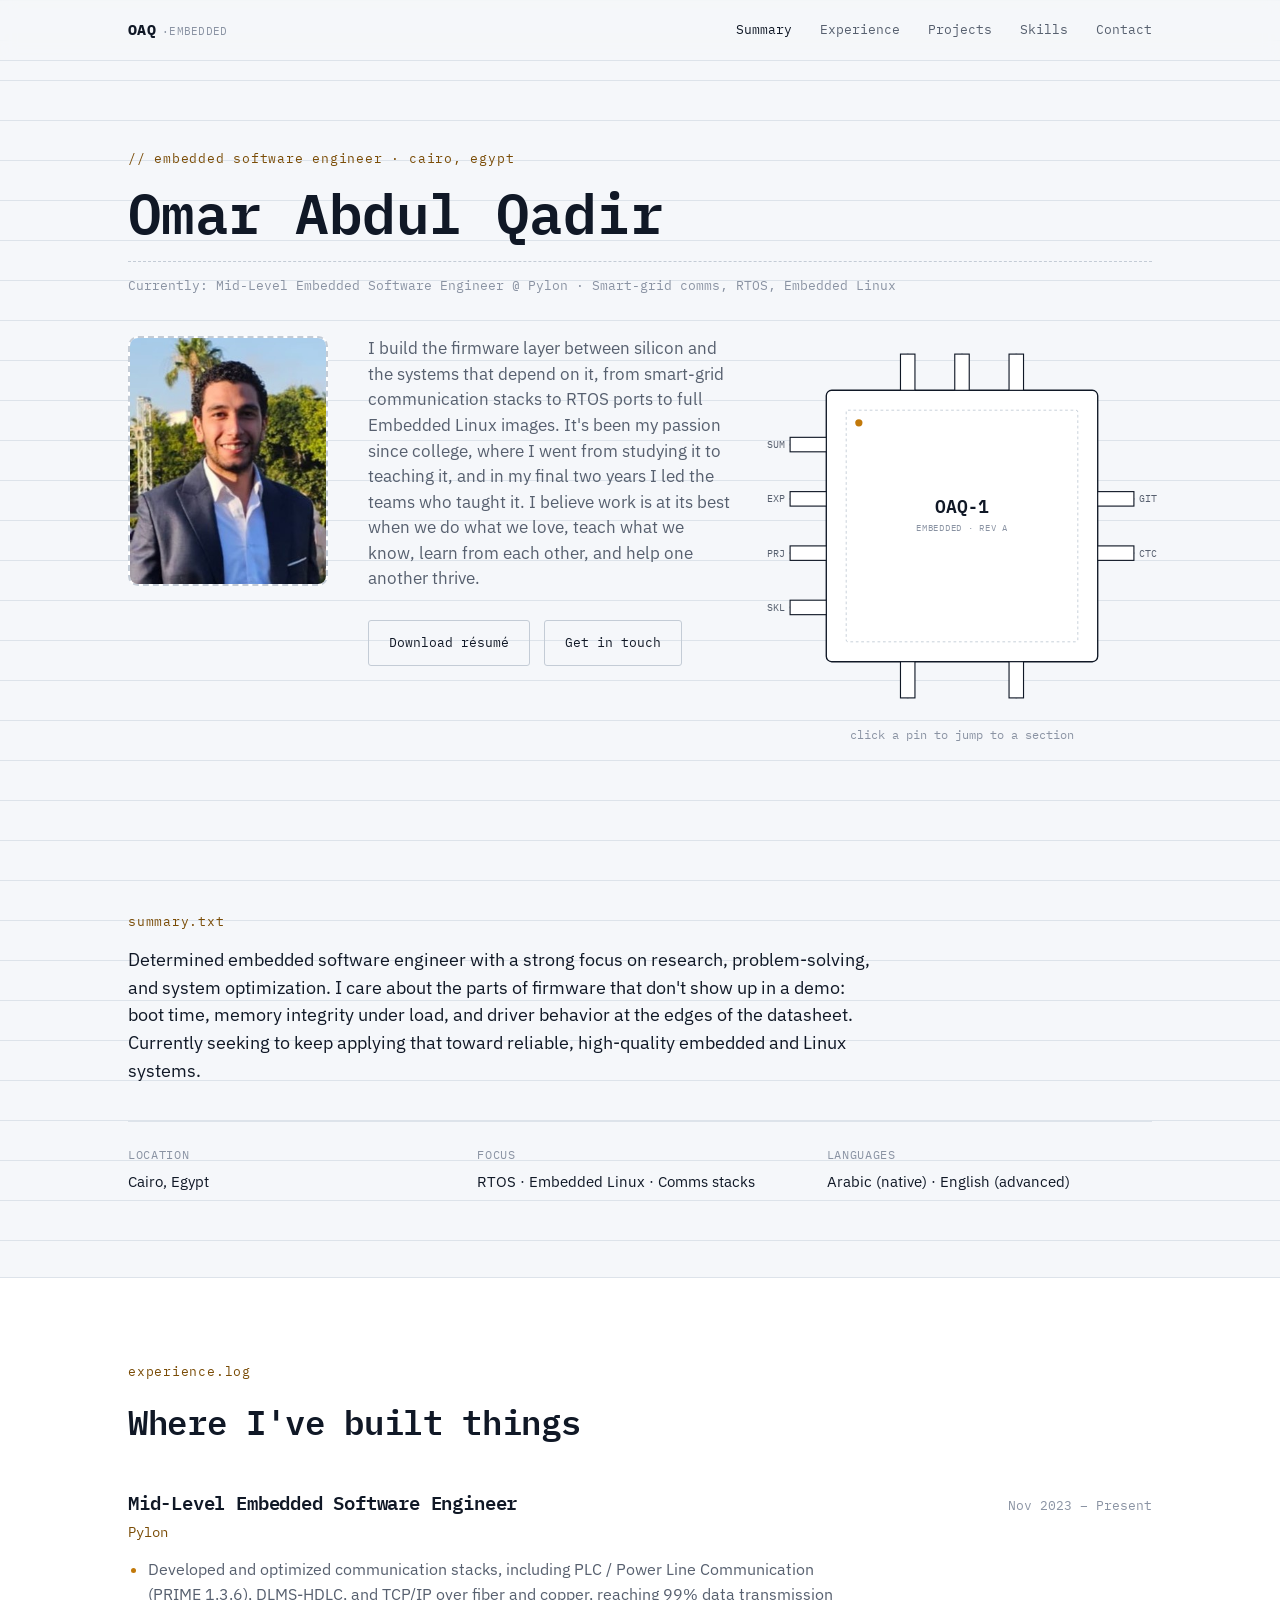
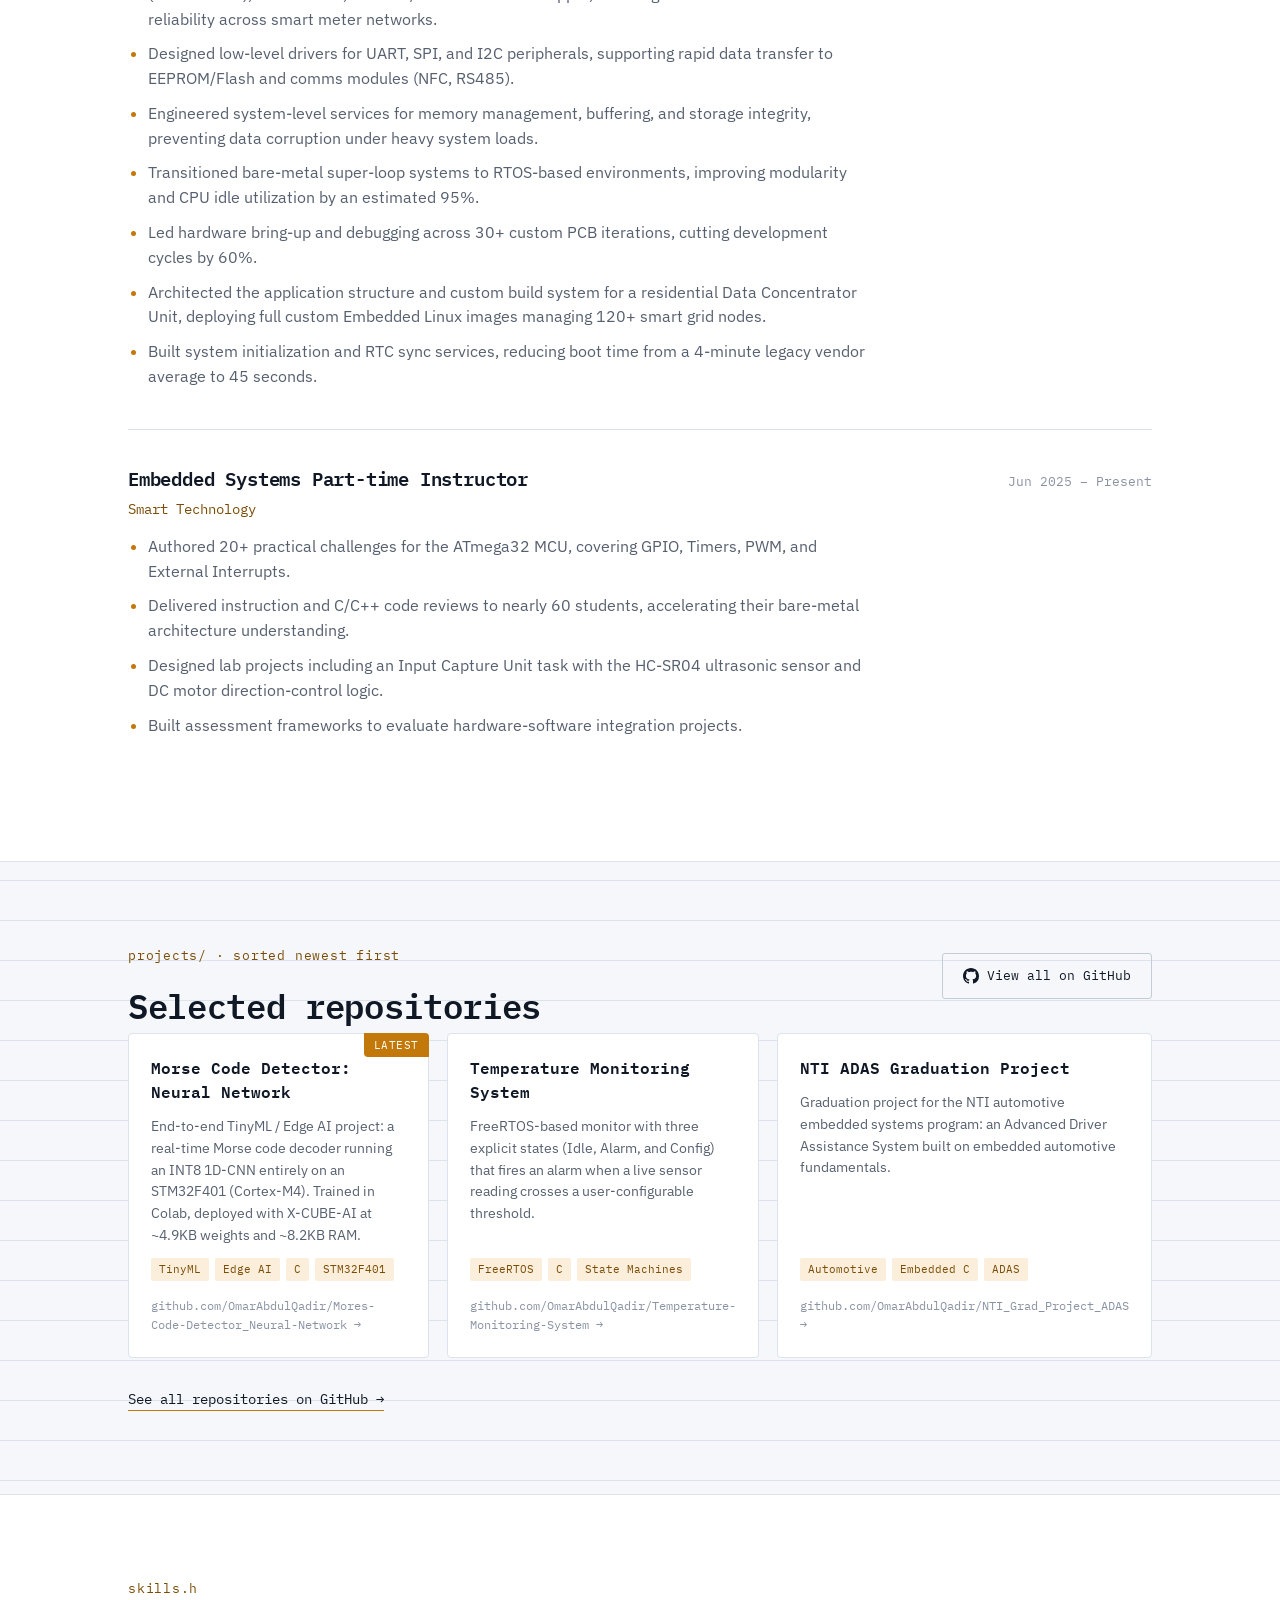
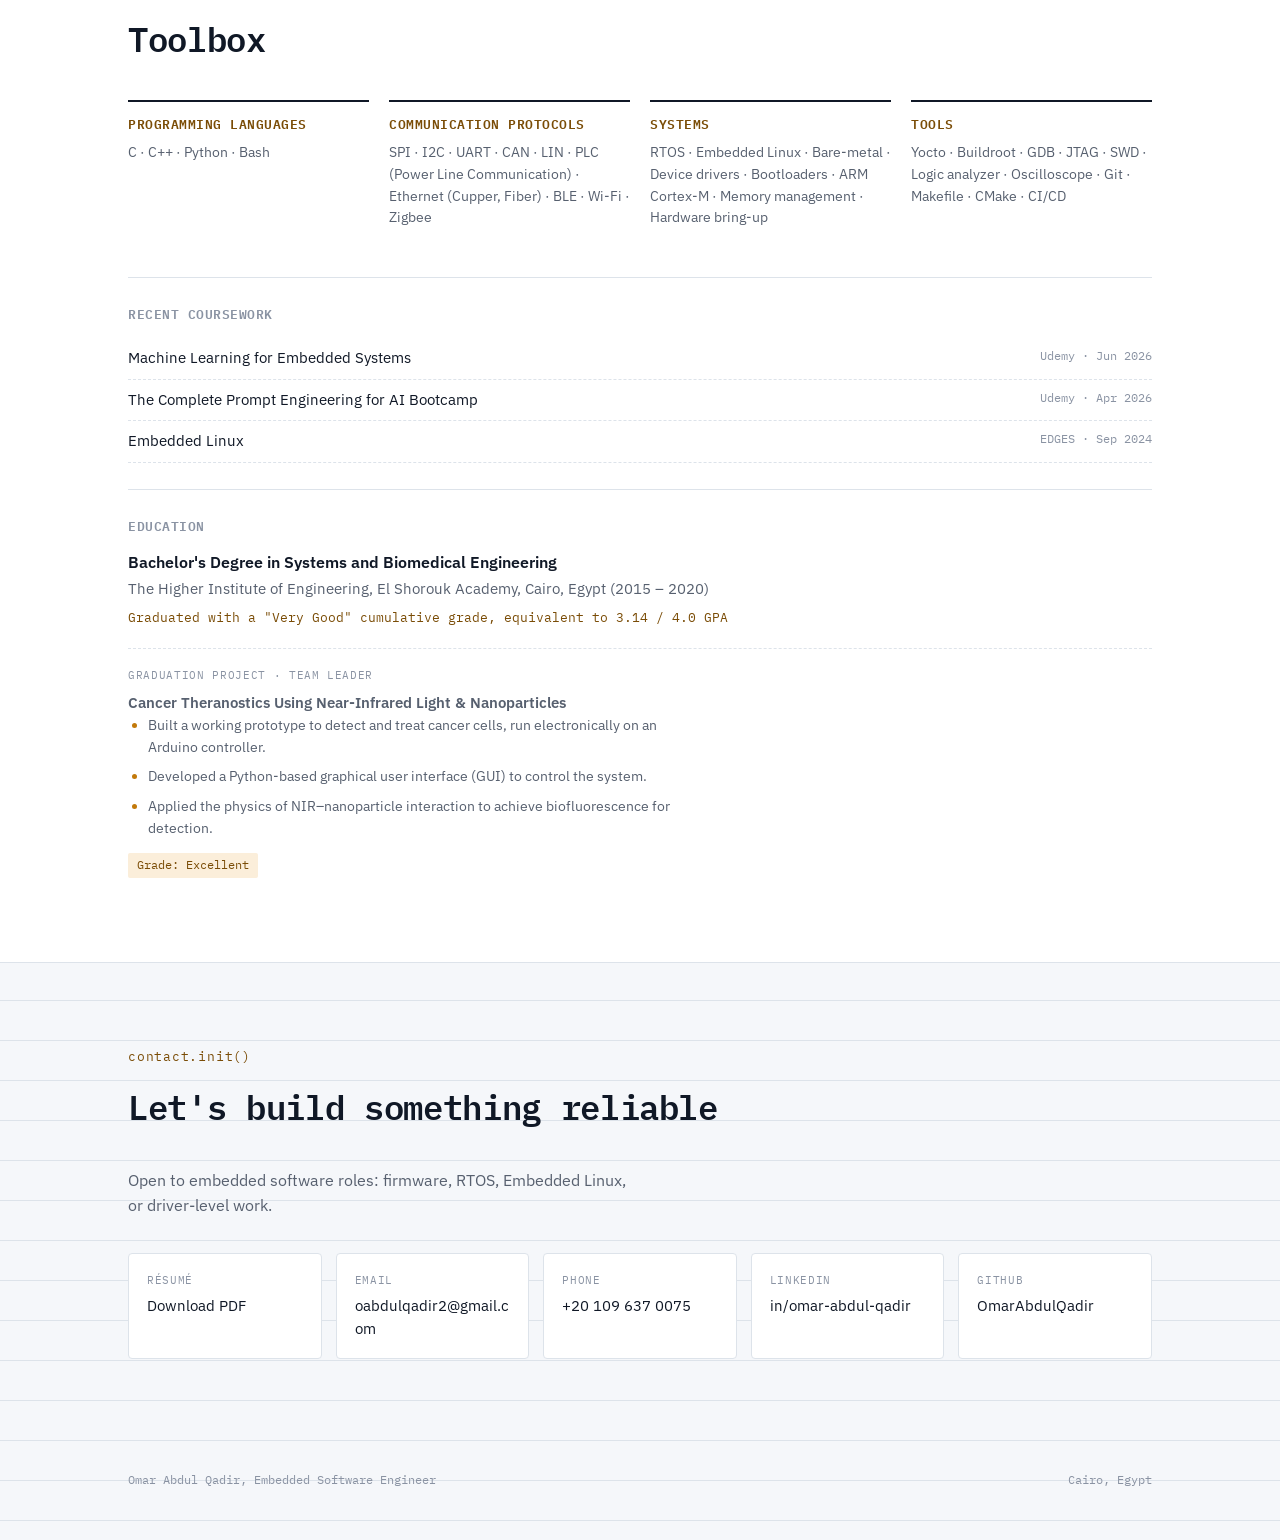
==== commit d8fe8fa5: "Update index.html" ====
--- a/index.html
+++ b/index.html
@@ -34,12 +34,12 @@
     <div class="hero-heading">
       <p class="eyebrow">// embedded software engineer · cairo, egypt</p>
       <h1>Omar Abdul Qadir</h1>
-      <p class="hero-meta">Currently: Embedded Software Engineer @ Pylon · Smart-grid comms, RTOS, Embedded Linux</p>
+      <p class="hero-meta">Currently: Mid-Level Embedded Software Engineer @ Pylon · Smart-grid comms, RTOS, Embedded Linux</p>
     </div>
 
     <div class="hero-photo">
       <div class="avatar-frame">
-        <img src="profile-photo.jpg" alt="Omar Abdul Qadir" class="avatar-img" onerror="this.remove(); this.parentElement.classList.add('avatar-empty');">
+        <img src="resources/profile-photo.jpg" alt="Omar Abdul Qadir" class="avatar-img" onerror="this.remove(); this.parentElement.classList.add('avatar-empty');">
         <span class="avatar-placeholder-text">photo</span>
       </div>
     </div>
@@ -47,7 +47,7 @@
     <div class="hero-text">
       <p class="hero-lede">I build the firmware layer between silicon and the systems that depend on it, from smart-grid communication stacks to RTOS ports to full Embedded Linux images. It's been my passion since college, where I went from studying it to teaching it, and in my final two years I led the teams who taught it. I believe work is at its best when we do what we love, teach what we know, learn from each other, and help one another thrive.</p>
       <div class="hero-actions">
-        <a class="btn btn-ghost" href="Omar_Abdul_Qadir_CV.pdf" download>Download résumé</a>
+        <a class="btn btn-ghost" href="resources/Omar_Abdul_Qadir_CV.pdf" download>Download résumé</a>
         <a class="btn btn-ghost" href="#contact">Get in touch</a>
       </div>
     </div>
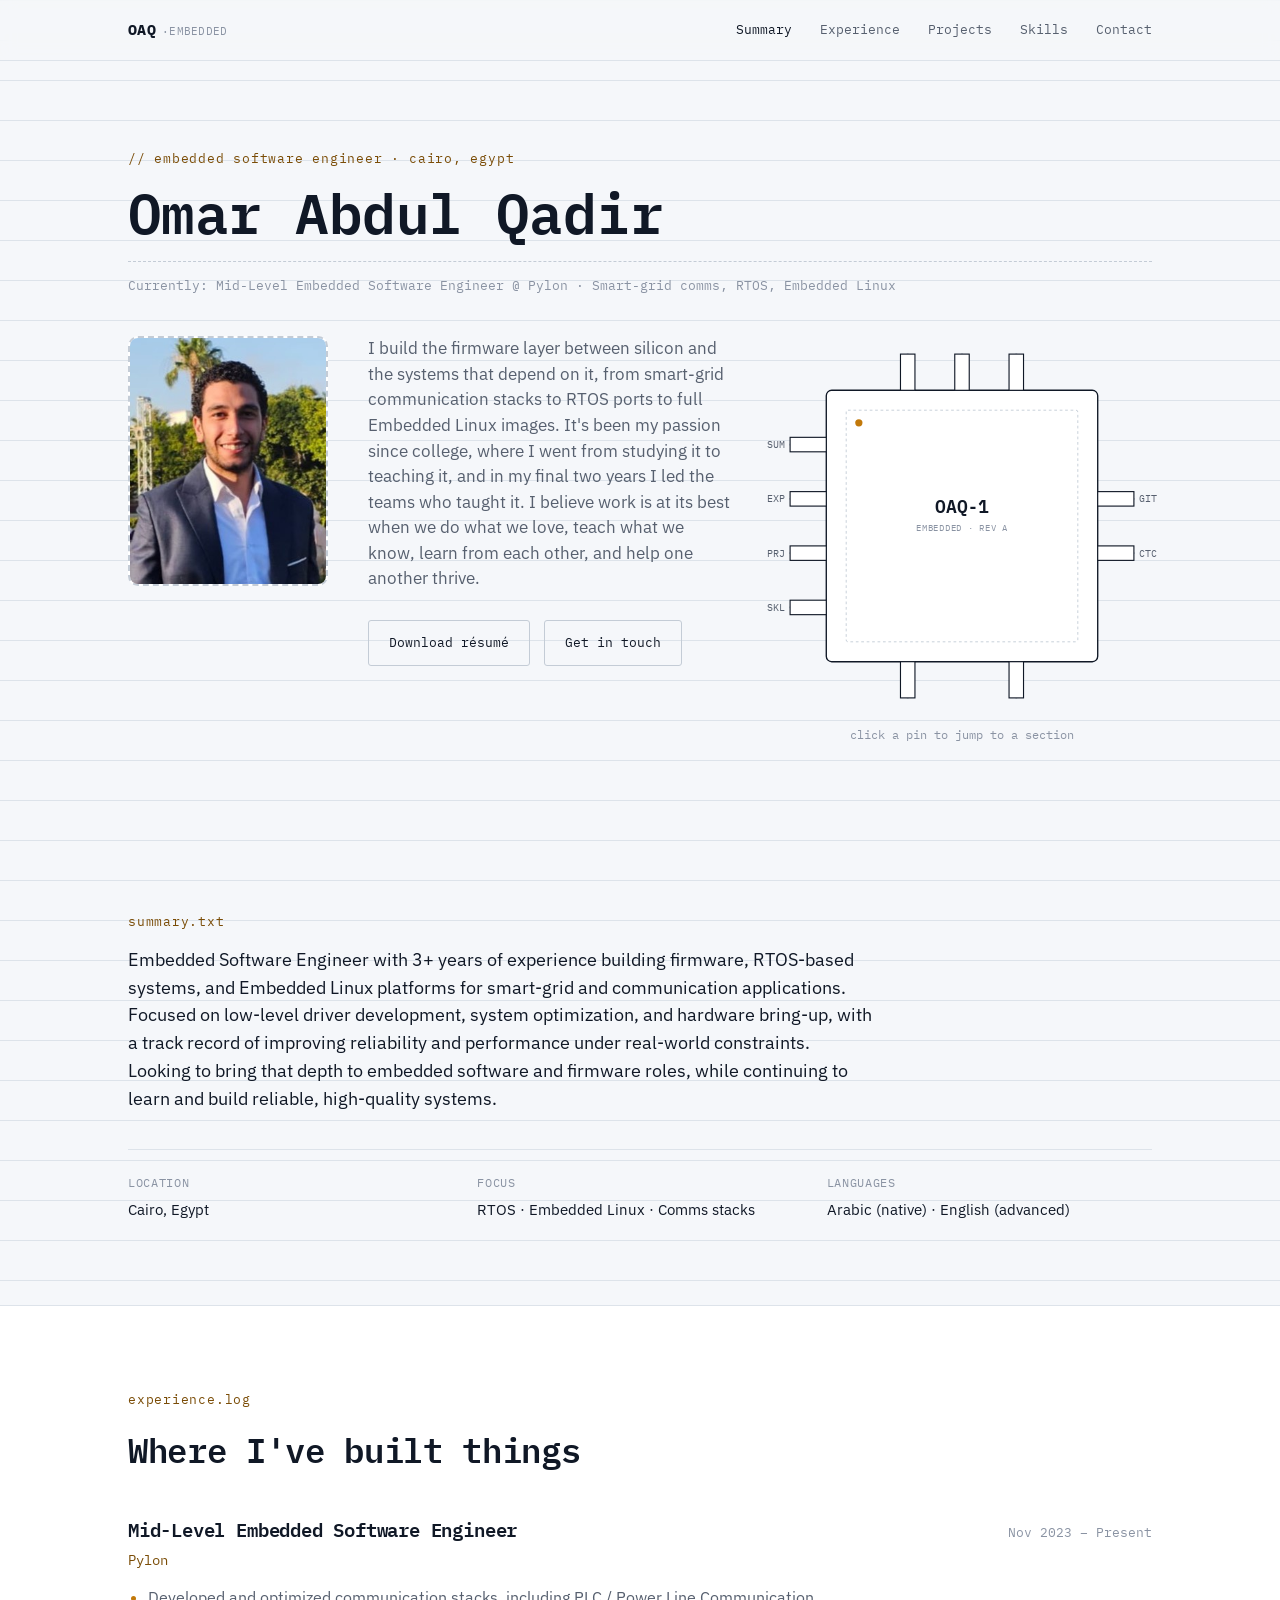
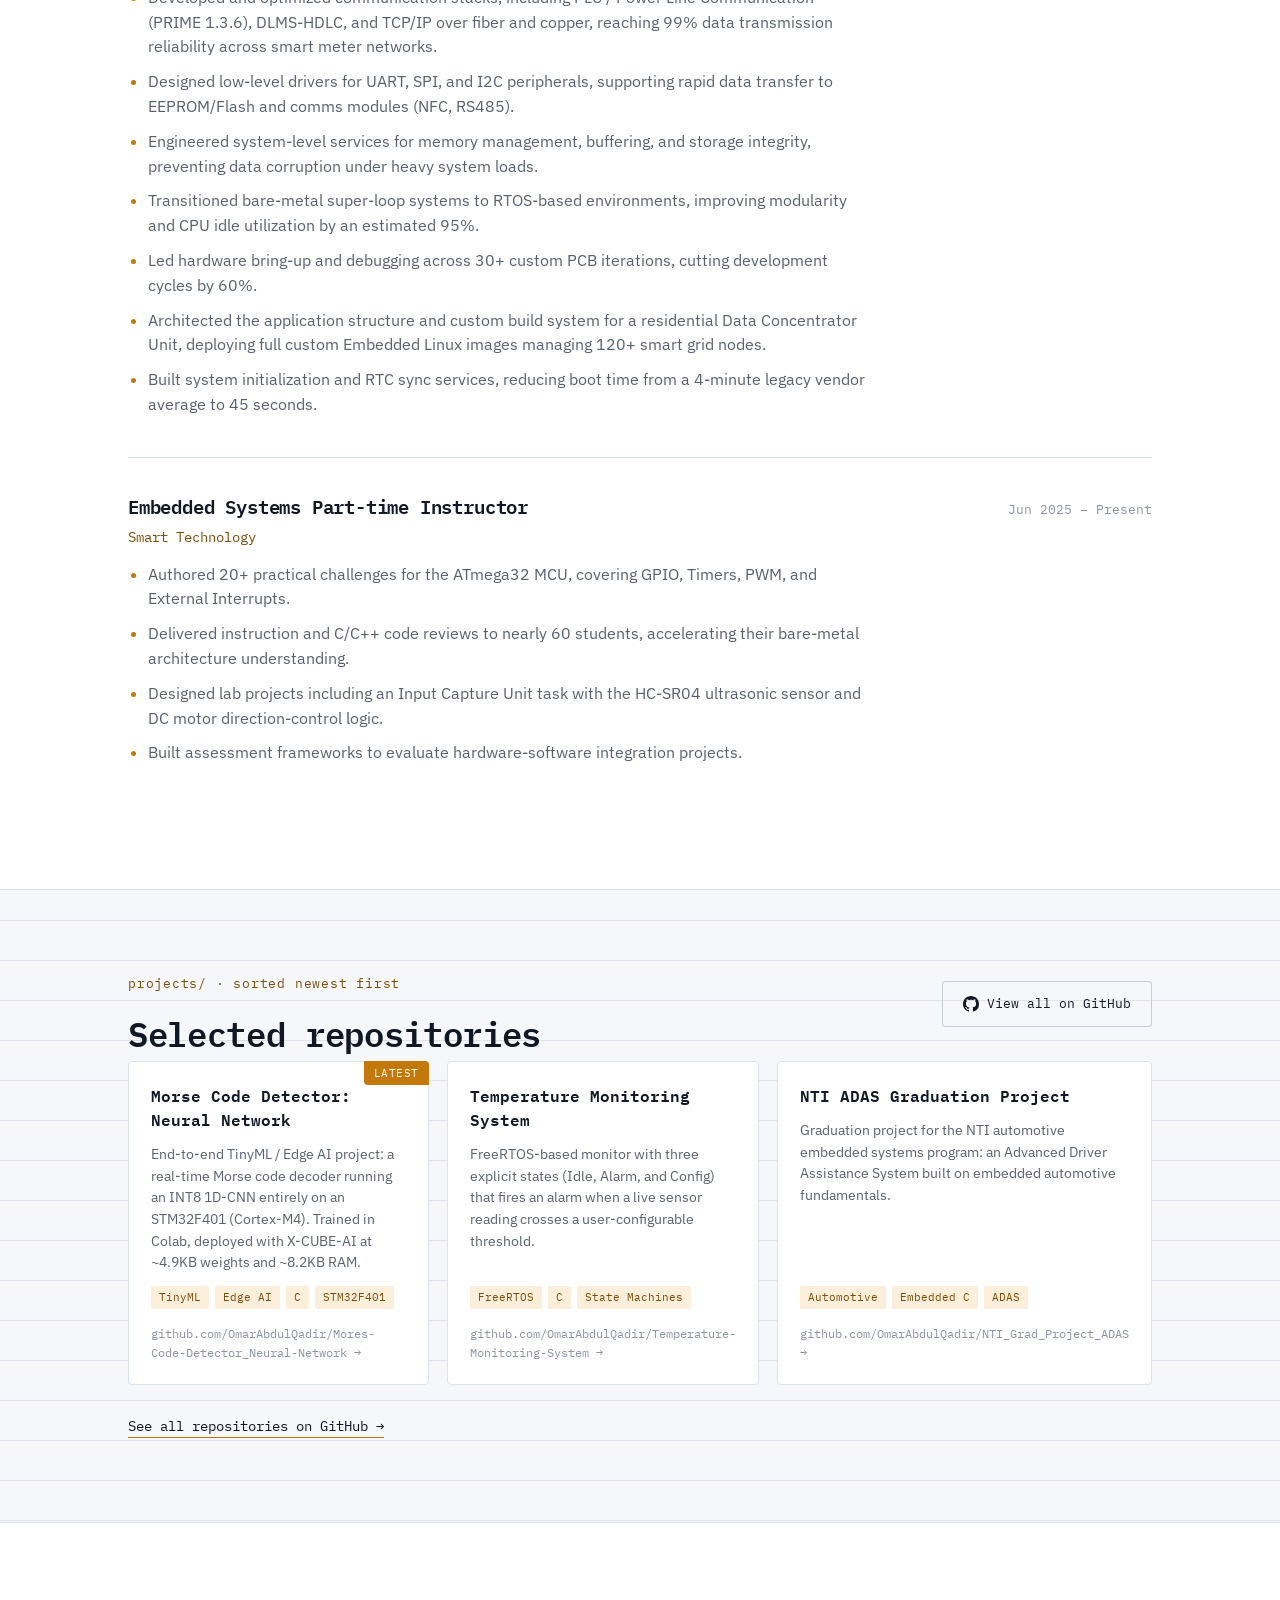
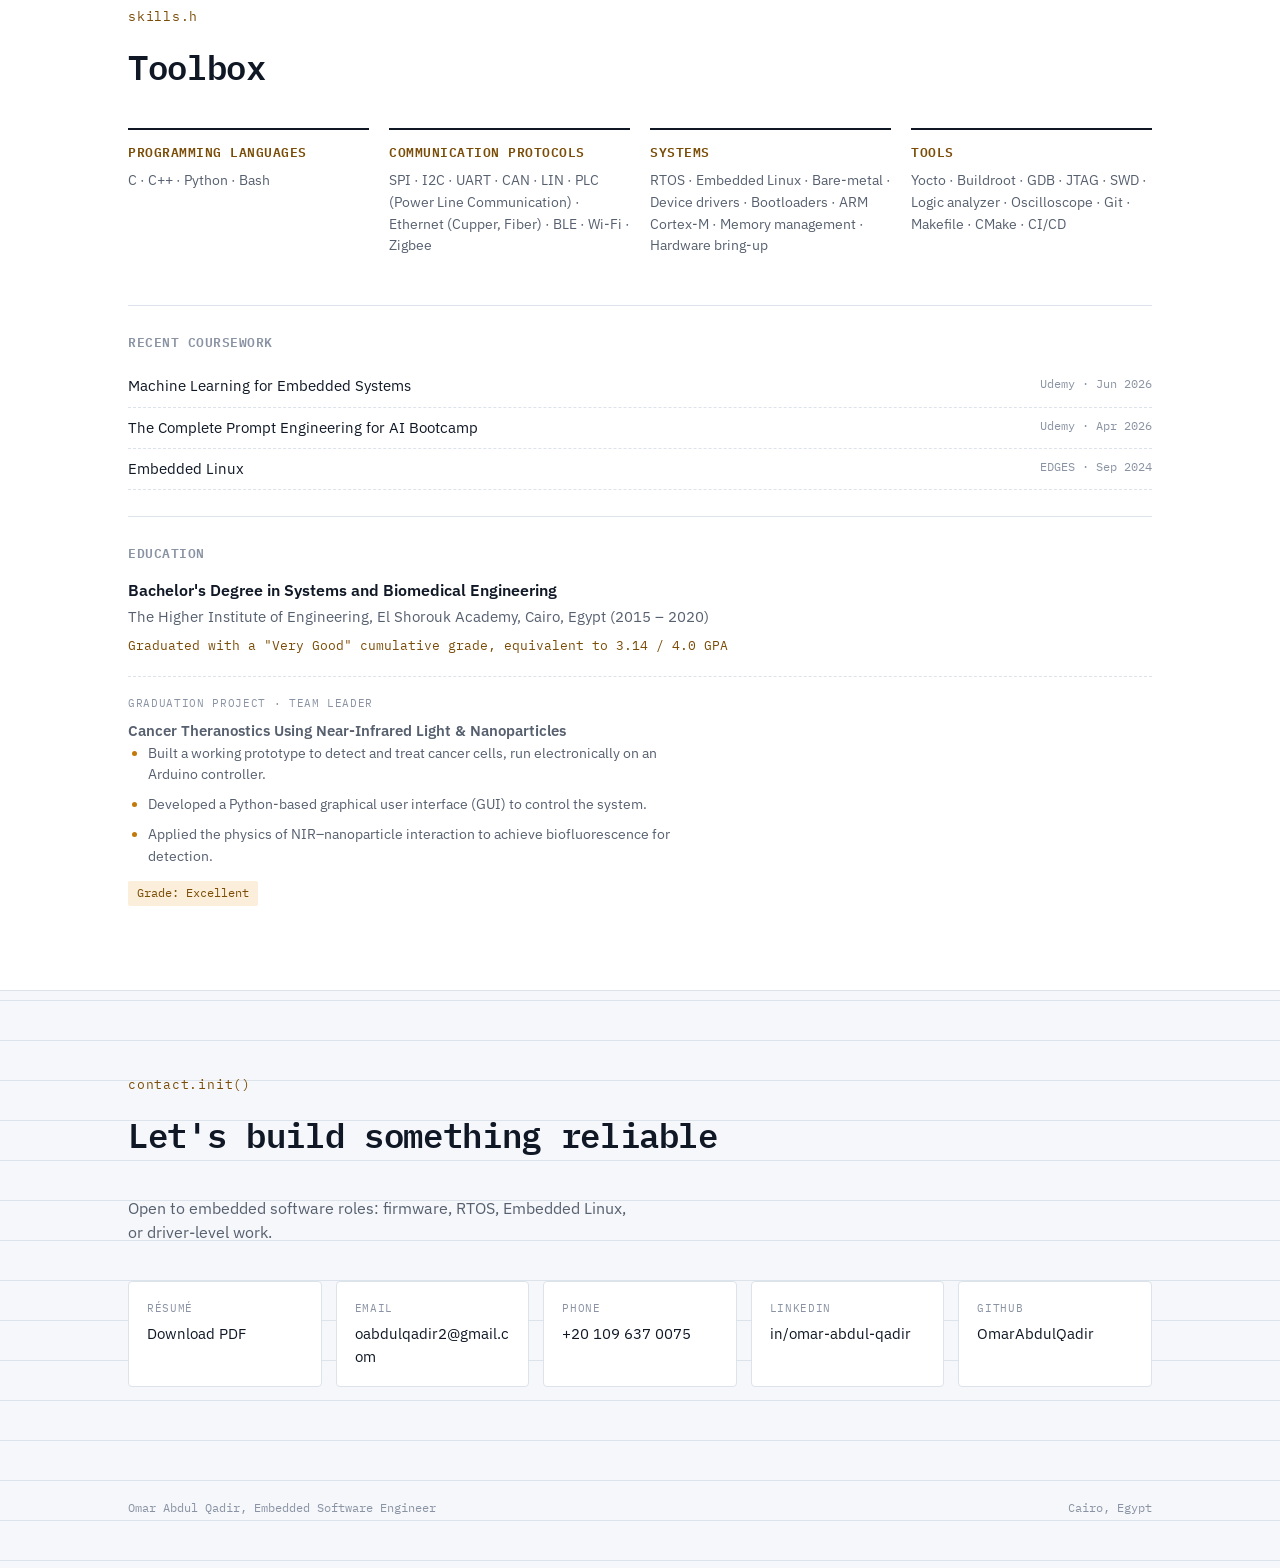
==== commit b47d635c: "update summary" ====
--- a/index.html
+++ b/index.html
@@ -130,7 +130,7 @@
   <section class="section" id="summary">
     <div class="wrap section-inner">
       <p class="eyebrow">summary.txt</p>
-      <p class="summary-text">Determined embedded software engineer with a strong focus on research, problem-solving, and system optimization. I care about the parts of firmware that don't show up in a demo: boot time, memory integrity under load, and driver behavior at the edges of the datasheet. Currently seeking to keep applying that toward reliable, high-quality embedded and Linux systems.</p>
+      <p class="summary-text">Embedded Software Engineer with 3+ years of experience building firmware, RTOS-based systems, and Embedded Linux platforms for smart-grid and communication applications. Focused on low-level driver development, system optimization, and hardware bring-up, with a track record of improving reliability and performance under real-world constraints. Looking to bring that depth to embedded software and firmware roles, while continuing to learn and build reliable, high-quality systems.</p>
       <dl class="fact-row">
         <div><dt>Location</dt><dd>Cairo, Egypt</dd></div>
         <div><dt>Focus</dt><dd>RTOS · Embedded Linux · Comms stacks</dd></div>
@@ -285,7 +285,7 @@
       <h2>Let's build something reliable</h2>
       <p class="contact-lede">Open to embedded software roles: firmware, RTOS, Embedded Linux, or driver-level work.</p>
       <div class="contact-grid">
-        <a class="contact-item" href="Omar_Abdul_Qadir_CV.pdf" download>
+        <a class="contact-item" href="resources/Omar_Abdul_Qadir_CV.pdf" download>
           <span class="contact-label">Résumé</span>
           <span class="contact-value">Download PDF</span>
         </a>
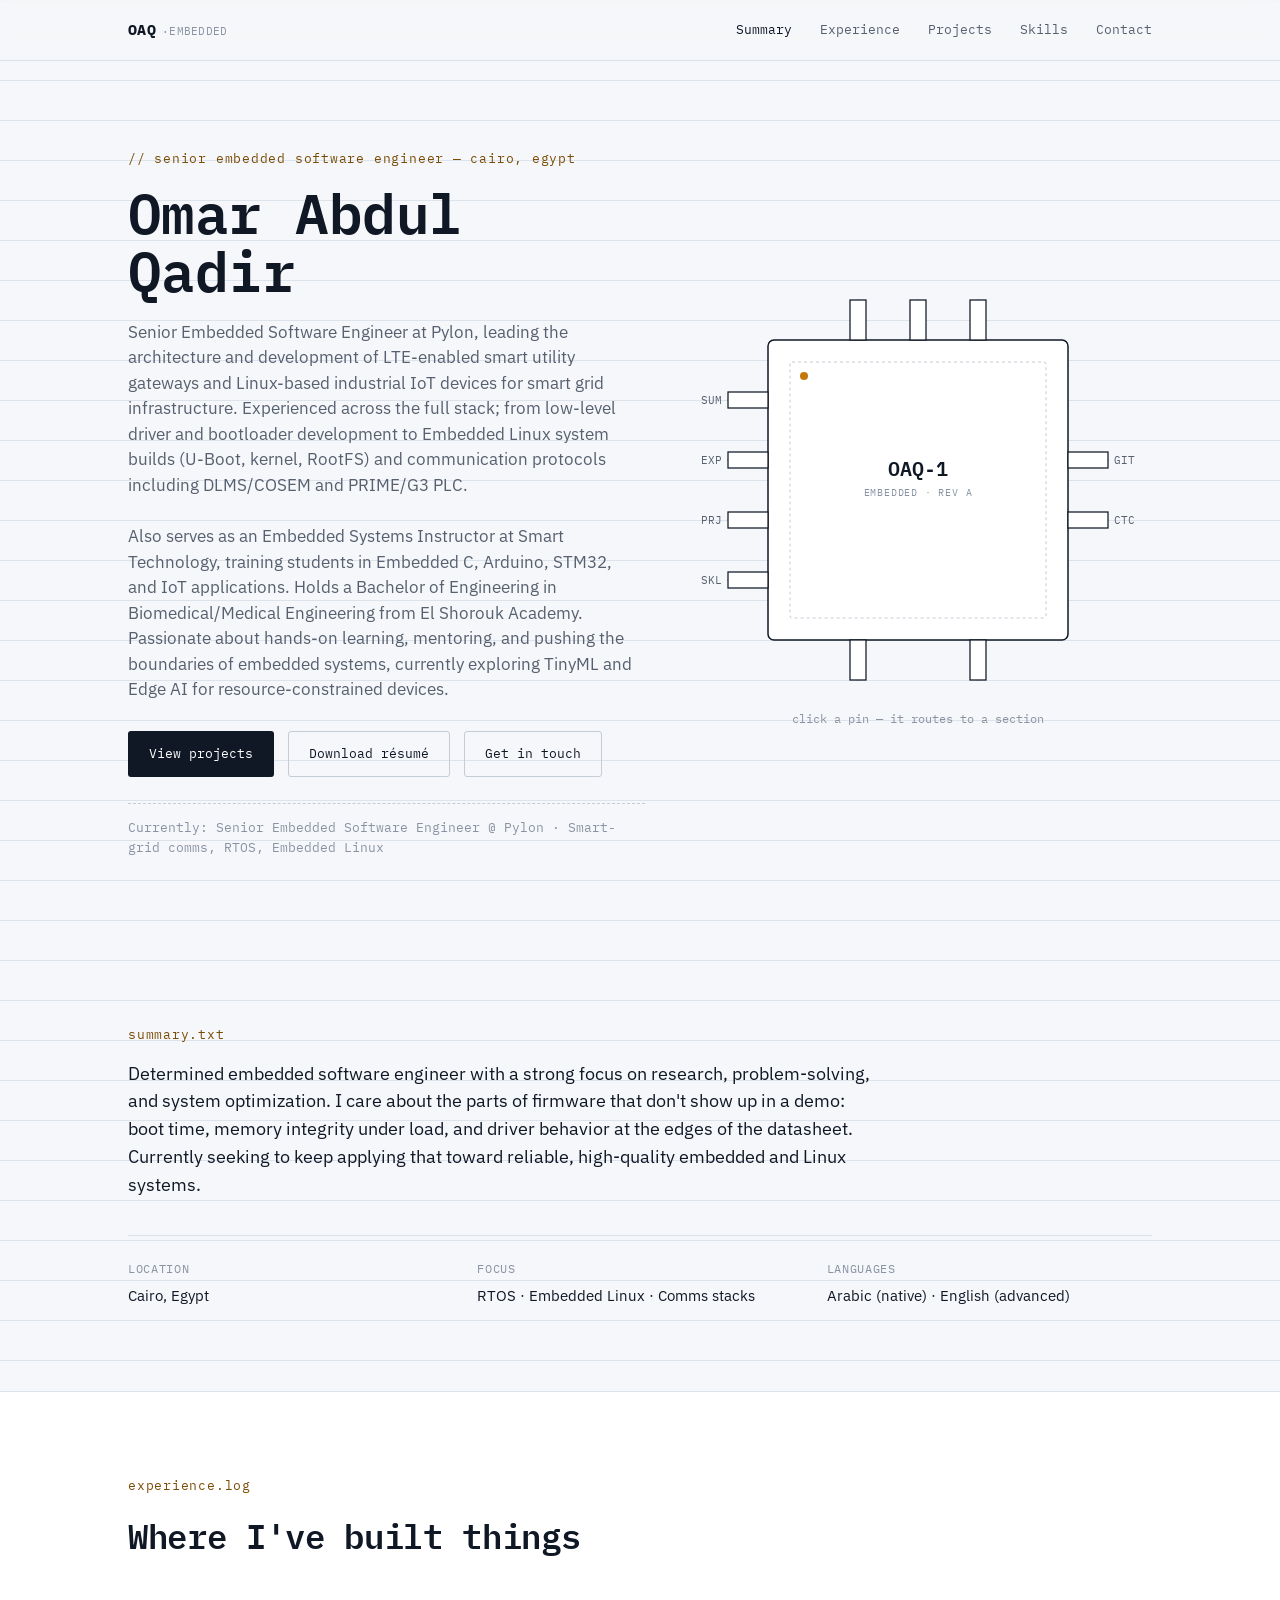
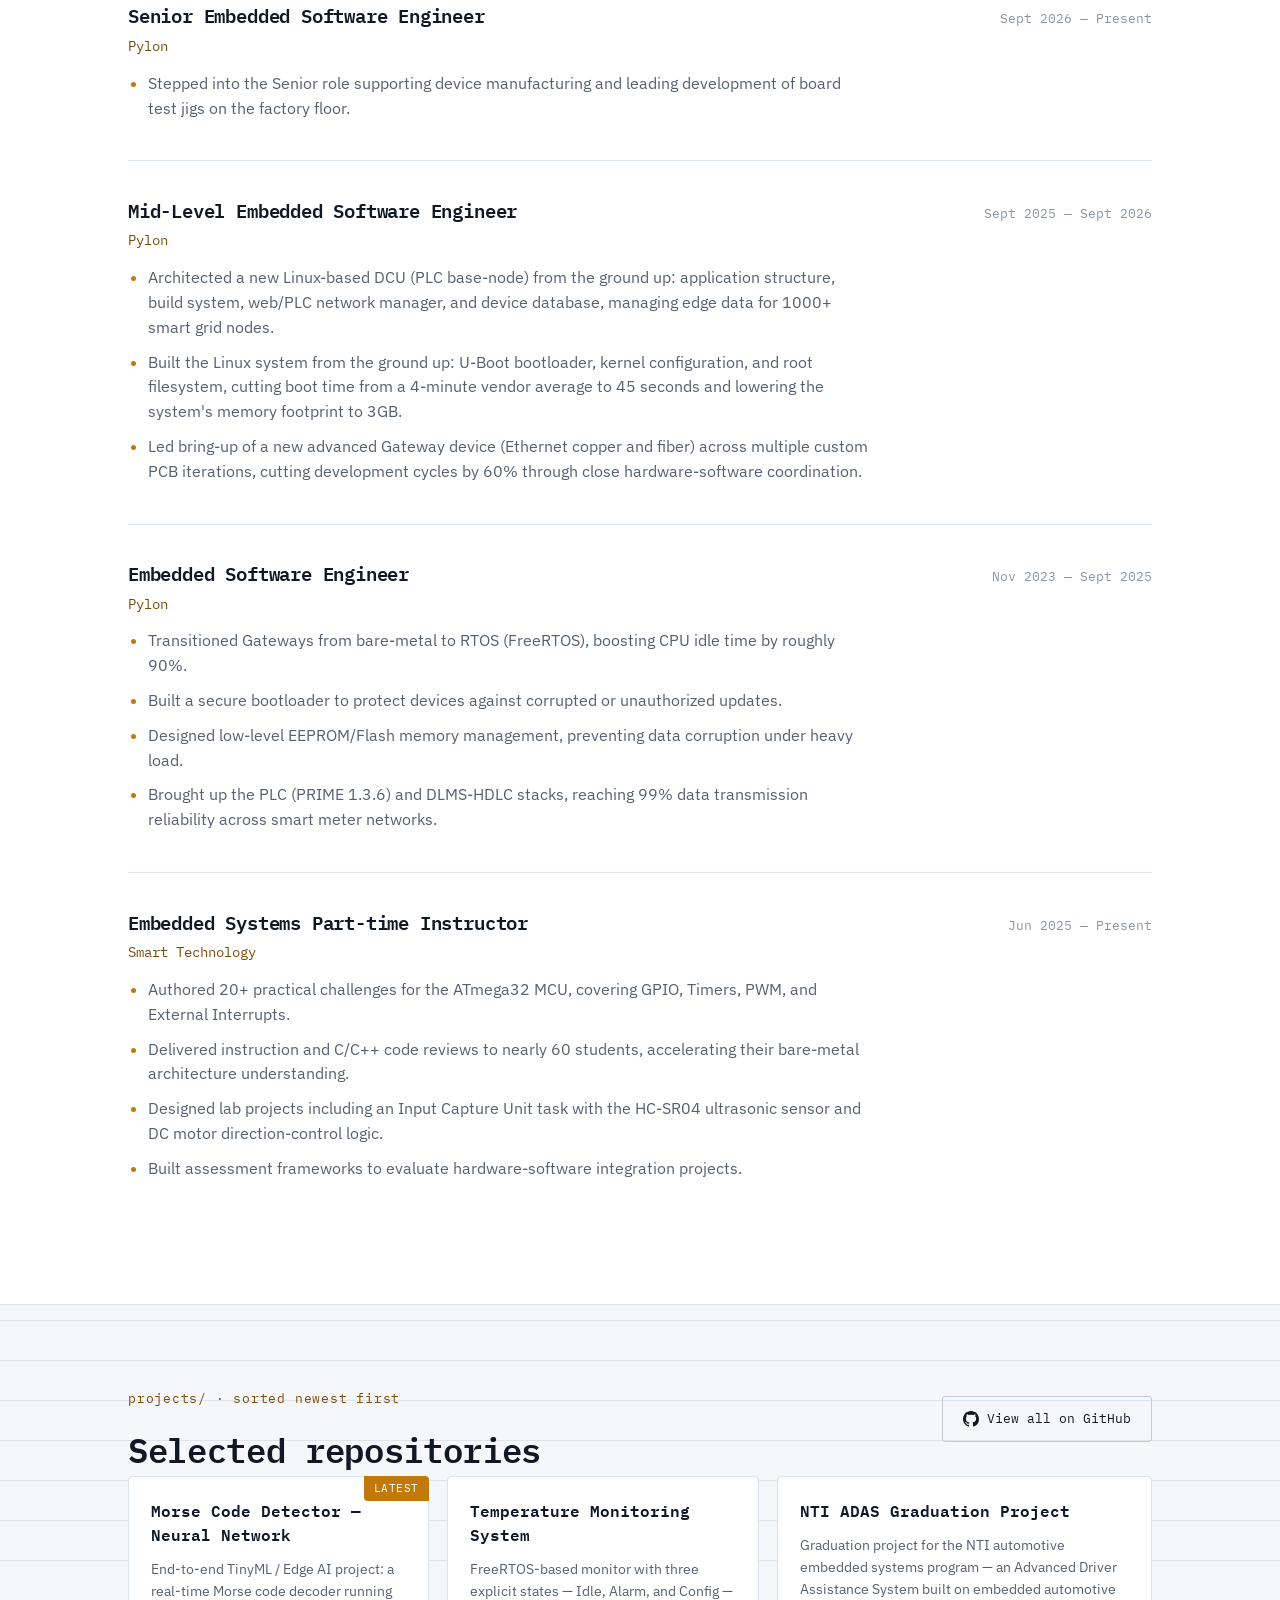
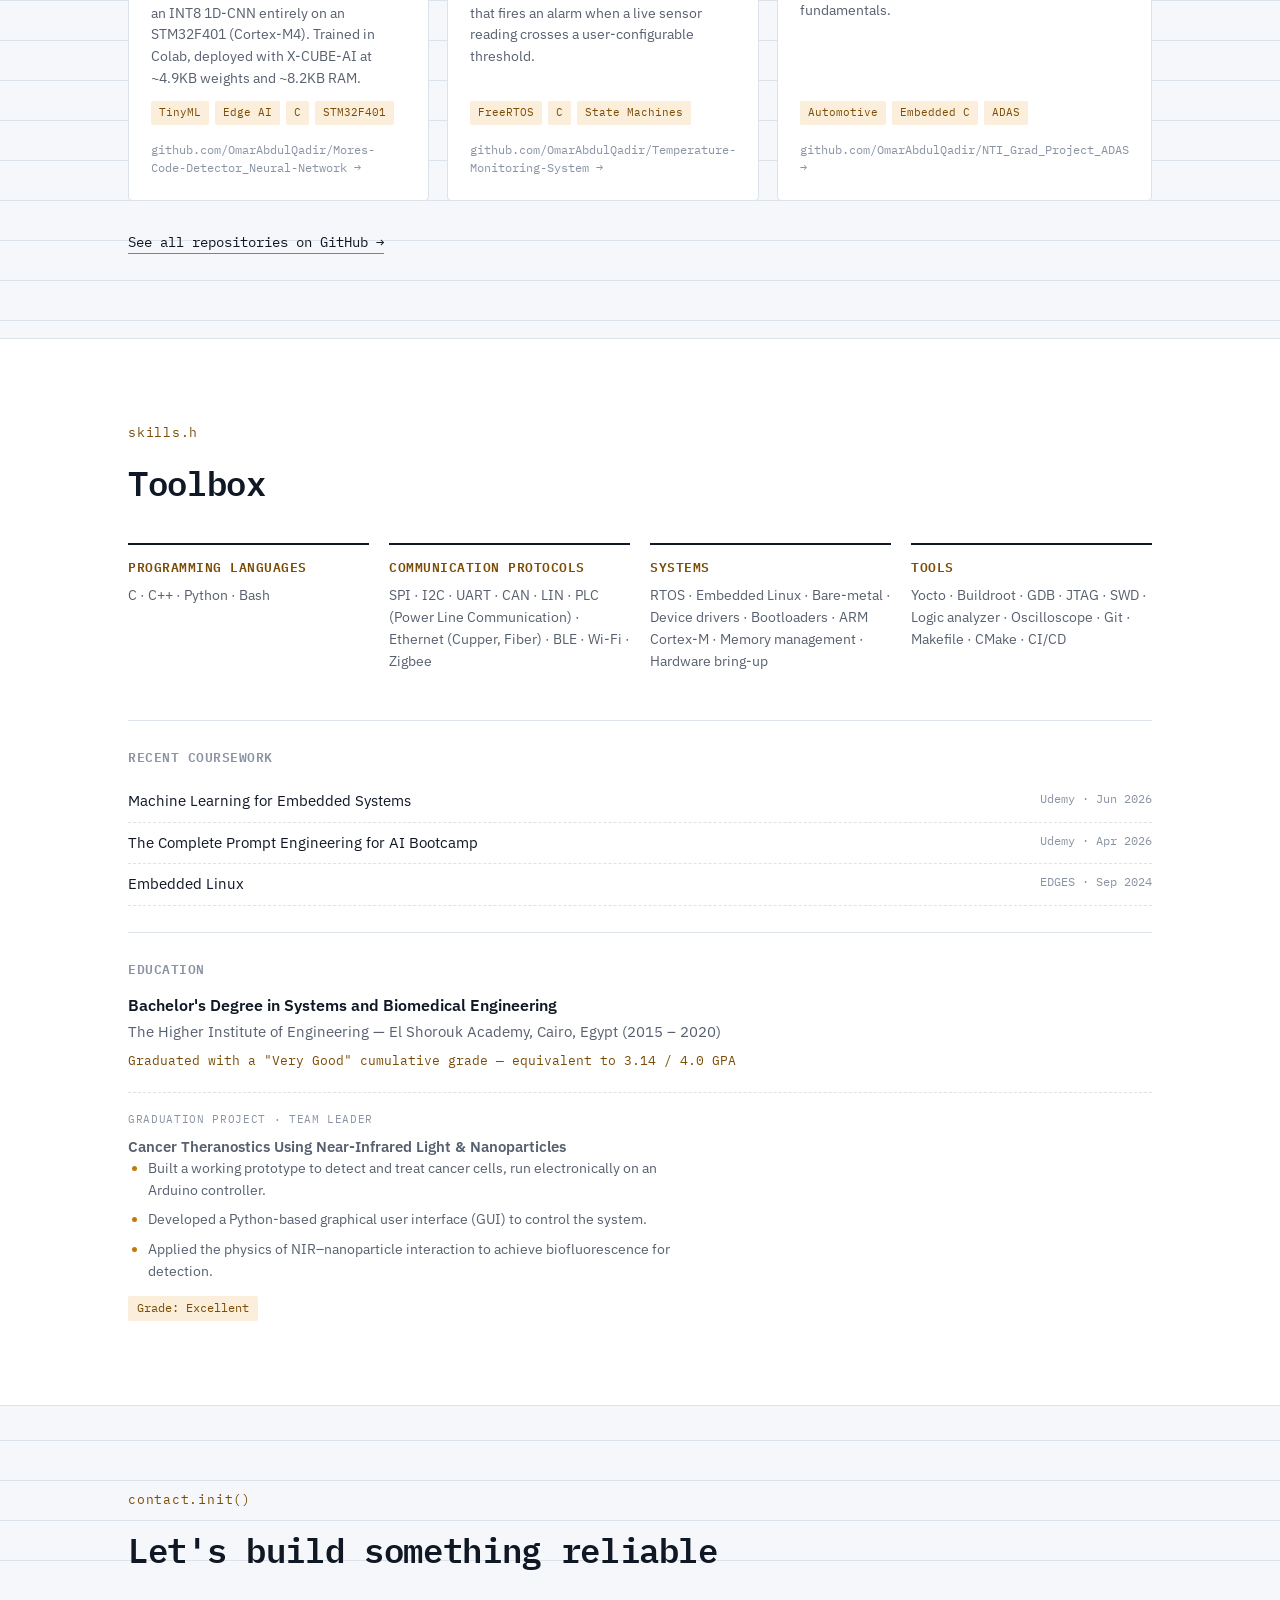
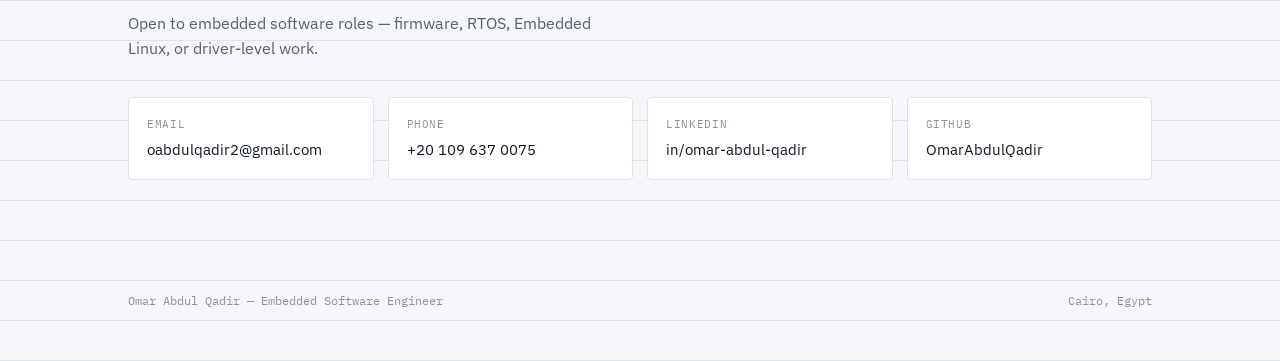
==== commit 4c66d4c9: "new role update" ====
--- a/index.html
+++ b/index.html
@@ -3,7 +3,7 @@
 <head>
 <meta charset="UTF-8">
 <meta name="viewport" content="width=device-width, initial-scale=1.0">
-<title>Omar Abdul Qadir, Embedded Software Engineer</title>
+<title>Omar Abdul Qadir — Embedded Software Engineer</title>
 <meta name="description" content="Portfolio of Omar Abdul Qadir, Embedded Software Engineer specializing in RTOS, Embedded Linux, and low-level driver development.">
 <link rel="preconnect" href="https://fonts.googleapis.com">
 <link rel="preconnect" href="https://fonts.gstatic.com" crossorigin>
@@ -31,25 +31,17 @@
 
   <!-- HERO / SIGNATURE ELEMENT -->
   <section class="hero wrap" id="top">
-    <div class="hero-heading">
-      <p class="eyebrow">// embedded software engineer · cairo, egypt</p>
+    <div class="hero-text">
+      <p class="eyebrow">// senior embedded software engineer — cairo, egypt</p>
       <h1>Omar Abdul Qadir</h1>
-      <p class="hero-meta">Currently: Mid-Level Embedded Software Engineer @ Pylon · Smart-grid comms, RTOS, Embedded Linux</p>
-    </div>
-
-    <div class="hero-photo">
-      <div class="avatar-frame">
-        <img src="resources/profile-photo.jpg" alt="Omar Abdul Qadir" class="avatar-img" onerror="this.remove(); this.parentElement.classList.add('avatar-empty');">
-        <span class="avatar-placeholder-text">photo</span>
-      </div>
-    </div>
-
-    <div class="hero-text">
-      <p class="hero-lede">I build the firmware layer between silicon and the systems that depend on it, from smart-grid communication stacks to RTOS ports to full Embedded Linux images. It's been my passion since college, where I went from studying it to teaching it, and in my final two years I led the teams who taught it. I believe work is at its best when we do what we love, teach what we know, learn from each other, and help one another thrive.</p>
+      <p class="hero-lede">Senior Embedded Software Engineer at Pylon, leading the architecture and development of LTE-enabled smart utility gateways and Linux-based industrial IoT devices for smart grid infrastructure. Experienced across the full stack; from low-level driver and bootloader development to Embedded Linux system builds (U-Boot, kernel, RootFS) and communication protocols including DLMS/COSEM and PRIME/G3 PLC.<br><br>
+	  Also serves as an Embedded Systems Instructor at Smart Technology, training students in Embedded C, Arduino, STM32, and IoT applications. Holds a Bachelor of Engineering in Biomedical/Medical Engineering from El Shorouk Academy. Passionate about hands-on learning, mentoring, and pushing the boundaries of embedded systems, currently exploring TinyML and Edge AI for resource-constrained devices.</p>
       <div class="hero-actions">
+        <a class="btn btn-primary" href="#projects">View projects</a>
         <a class="btn btn-ghost" href="resources/Omar_Abdul_Qadir_CV.pdf" download>Download résumé</a>
         <a class="btn btn-ghost" href="#contact">Get in touch</a>
       </div>
+      <p class="hero-meta">Currently: Senior Embedded Software Engineer @ Pylon · Smart-grid comms, RTOS, Embedded Linux</p>
     </div>
 
     <div class="hero-chip" aria-hidden="false">
@@ -122,7 +114,7 @@
           <rect x="262" y="360" width="16" height="40" class="pad"/>
         </g>
       </svg>
-      <p class="chip-caption">click a pin to jump to a section</p>
+      <p class="chip-caption">click a pin — it routes to a section</p>
     </div>
   </section>
 
@@ -130,7 +122,7 @@
   <section class="section" id="summary">
     <div class="wrap section-inner">
       <p class="eyebrow">summary.txt</p>
-      <p class="summary-text">Embedded Software Engineer with 3+ years of experience building firmware, RTOS-based systems, and Embedded Linux platforms for smart-grid and communication applications. Focused on low-level driver development, system optimization, and hardware bring-up, with a track record of improving reliability and performance under real-world constraints. Looking to bring that depth to embedded software and firmware roles, while continuing to learn and build reliable, high-quality systems.</p>
+      <p class="summary-text">Determined embedded software engineer with a strong focus on research, problem-solving, and system optimization. I care about the parts of firmware that don't show up in a demo: boot time, memory integrity under load, and driver behavior at the edges of the datasheet. Currently seeking to keep applying that toward reliable, high-quality embedded and Linux systems.</p>
       <dl class="fact-row">
         <div><dt>Location</dt><dd>Cairo, Egypt</dd></div>
         <div><dt>Focus</dt><dd>RTOS · Embedded Linux · Comms stacks</dd></div>
@@ -144,6 +136,19 @@
     <div class="wrap section-inner">
       <p class="eyebrow">experience.log</p>
       <h2>Where I've built things</h2>
+
+      <article class="role">
+        <header class="role-head">
+          <div>
+            <h3>Senior Embedded Software Engineer</h3>
+            <p class="role-org">Pylon</p>
+          </div>
+          <p class="role-date">Sept 2026 — Present</p>
+        </header>
+        <ul class="role-list">
+          <li>Stepped into the Senior role supporting device manufacturing and leading development of board test jigs on the factory floor.</li>
+        </ul>
+      </article>
 
       <article class="role">
         <header class="role-head">
@@ -151,16 +156,28 @@
             <h3>Mid-Level Embedded Software Engineer</h3>
             <p class="role-org">Pylon</p>
           </div>
-          <p class="role-date">Nov 2023 – Present</p>
+          <p class="role-date">Sept 2025 — Sept 2026</p>
         </header>
         <ul class="role-list">
-          <li>Developed and optimized communication stacks, including PLC / Power Line Communication (PRIME 1.3.6), DLMS‑HDLC, and TCP/IP over fiber and copper, reaching 99% data transmission reliability across smart meter networks.</li>
-          <li>Designed low-level drivers for UART, SPI, and I2C peripherals, supporting rapid data transfer to EEPROM/Flash and comms modules (NFC, RS485).</li>
-          <li>Engineered system-level services for memory management, buffering, and storage integrity, preventing data corruption under heavy system loads.</li>
-          <li>Transitioned bare-metal super-loop systems to RTOS-based environments, improving modularity and CPU idle utilization by an estimated 95%.</li>
-          <li>Led hardware bring-up and debugging across 30+ custom PCB iterations, cutting development cycles by 60%.</li>
-          <li>Architected the application structure and custom build system for a residential Data Concentrator Unit, deploying full custom Embedded Linux images managing 120+ smart grid nodes.</li>
-          <li>Built system initialization and RTC sync services, reducing boot time from a 4-minute legacy vendor average to 45 seconds.</li>
+          <li>Architected a new Linux-based DCU (PLC base-node) from the ground up: application structure, build system, web/PLC network manager, and device database, managing edge data for 1000+ smart grid nodes.</li>
+          <li>Built the Linux system from the ground up: U-Boot bootloader, kernel configuration, and root filesystem, cutting boot time from a 4-minute vendor average to 45 seconds and lowering the system's memory footprint to 3GB.</li>
+          <li>Led bring-up of a new advanced Gateway device (Ethernet copper and fiber) across multiple custom PCB iterations, cutting development cycles by 60% through close hardware-software coordination.</li>
+        </ul>
+      </article>
+
+      <article class="role">
+        <header class="role-head">
+          <div>
+            <h3>Embedded Software Engineer</h3>
+            <p class="role-org">Pylon</p>
+          </div>
+          <p class="role-date">Nov 2023 — Sept 2025</p>
+        </header>
+        <ul class="role-list">
+          <li>Transitioned Gateways from bare-metal to RTOS (FreeRTOS), boosting CPU idle time by roughly 90%.</li>
+          <li>Built a secure bootloader to protect devices against corrupted or unauthorized updates.</li>
+          <li>Designed low-level EEPROM/Flash memory management, preventing data corruption under heavy load.</li>
+          <li>Brought up the PLC (PRIME 1.3.6) and DLMS-HDLC stacks, reaching 99% data transmission reliability across smart meter networks.</li>
         </ul>
       </article>
 
@@ -170,7 +187,7 @@
             <h3>Embedded Systems Part-time Instructor</h3>
             <p class="role-org">Smart Technology</p>
           </div>
-          <p class="role-date">Jun 2025 – Present</p>
+          <p class="role-date">Jun 2025 — Present</p>
         </header>
         <ul class="role-list">
           <li>Authored 20+ practical challenges for the ATmega32 MCU, covering GPIO, Timers, PWM, and External Interrupts.</li>
@@ -199,7 +216,7 @@
 
         <a class="project-card" href="https://github.com/OmarAbdulQadir/Mores-Code-Detector_Neural-Network" target="_blank" rel="noopener">
           <span class="project-latest">Latest</span>
-          <p class="project-name">Morse Code Detector: Neural Network</p>
+          <p class="project-name">Morse Code Detector — Neural Network</p>
           <p class="project-desc">End-to-end TinyML / Edge AI project: a real-time Morse code decoder running an INT8 1D-CNN entirely on an STM32F401 (Cortex‑M4). Trained in Colab, deployed with X‑CUBE‑AI at ~4.9KB weights and ~8.2KB RAM.</p>
           <div class="project-tags"><span>TinyML</span><span>Edge AI</span><span>C</span><span>STM32F401</span></div>
           <span class="project-link">github.com/OmarAbdulQadir/Mores-Code-Detector_Neural-Network →</span>
@@ -207,14 +224,14 @@
 
         <a class="project-card" href="https://github.com/OmarAbdulQadir/Temperature-Monitoring-System" target="_blank" rel="noopener">
           <p class="project-name">Temperature Monitoring System</p>
-          <p class="project-desc">FreeRTOS-based monitor with three explicit states (Idle, Alarm, and Config) that fires an alarm when a live sensor reading crosses a user-configurable threshold.</p>
+          <p class="project-desc">FreeRTOS-based monitor with three explicit states — Idle, Alarm, and Config — that fires an alarm when a live sensor reading crosses a user-configurable threshold.</p>
           <div class="project-tags"><span>FreeRTOS</span><span>C</span><span>State Machines</span></div>
           <span class="project-link">github.com/OmarAbdulQadir/Temperature-Monitoring-System →</span>
         </a>
 
         <a class="project-card" href="https://github.com/OmarAbdulQadir/NTI_Grad_Project_ADAS" target="_blank" rel="noopener">
           <p class="project-name">NTI ADAS Graduation Project</p>
-          <p class="project-desc">Graduation project for the NTI automotive embedded systems program: an Advanced Driver Assistance System built on embedded automotive fundamentals.</p>
+          <p class="project-desc">Graduation project for the NTI automotive embedded systems program — an Advanced Driver Assistance System built on embedded automotive fundamentals.</p>
           <div class="project-tags"><span>Automotive</span><span>Embedded C</span><span>ADAS</span></div>
           <span class="project-link">github.com/OmarAbdulQadir/NTI_Grad_Project_ADAS →</span>
         </a>
@@ -261,8 +278,8 @@
       <div class="education">
         <h4>Education</h4>
         <p class="degree-line">Bachelor's Degree in Systems and Biomedical Engineering</p>
-        <p class="degree-school">The Higher Institute of Engineering, El Shorouk Academy, Cairo, Egypt (2015 – 2020)</p>
-        <p class="degree-grade">Graduated with a "Very Good" cumulative grade, equivalent to 3.14 / 4.0 GPA</p>
+        <p class="degree-school">The Higher Institute of Engineering — El Shorouk Academy, Cairo, Egypt (2015 – 2020)</p>
+        <p class="degree-grade">Graduated with a "Very Good" cumulative grade — equivalent to 3.14 / 4.0 GPA</p>
 
         <div class="grad-project">
           <span class="grad-project-label">Graduation project · Team Leader</span>
@@ -283,12 +300,8 @@
     <div class="wrap section-inner">
       <p class="eyebrow">contact.init()</p>
       <h2>Let's build something reliable</h2>
-      <p class="contact-lede">Open to embedded software roles: firmware, RTOS, Embedded Linux, or driver-level work.</p>
+      <p class="contact-lede">Open to embedded software roles — firmware, RTOS, Embedded Linux, or driver-level work.</p>
       <div class="contact-grid">
-        <a class="contact-item" href="resources/Omar_Abdul_Qadir_CV.pdf" download>
-          <span class="contact-label">Résumé</span>
-          <span class="contact-value">Download PDF</span>
-        </a>
         <a class="contact-item" href="mailto:oabdulqadir2@gmail.com">
           <span class="contact-label">Email</span>
           <span class="contact-value">oabdulqadir2@gmail.com</span>
@@ -313,7 +326,7 @@
 
 <footer class="footer">
   <div class="wrap footer-inner">
-    <span>Omar Abdul Qadir, Embedded Software Engineer</span>
+    <span>Omar Abdul Qadir — Embedded Software Engineer</span>
     <span>Cairo, Egypt</span>
   </div>
 </footer>
--- a/styles.css
+++ b/styles.css
@@ -132,53 +132,13 @@
    ============================================================ */
 .hero {
   display: grid;
-  grid-template-columns: 200px 1fr 380px;
-  grid-template-areas:
-    "heading heading heading"
-    "photo   text    chip";
-  row-gap: 28px;
-  column-gap: 40px;
-  align-items: start;
+  grid-template-columns: 1.05fr 0.95fr;
+  gap: 40px;
+  align-items: center;
   padding: 88px 28px 72px;
 }
 
-.hero-heading { grid-area: heading; }
-.hero-heading h1 { margin: 6px 0 0; }
-.hero-photo { grid-area: photo; display: flex; flex-direction: column; align-items: center; }
-.hero-text { grid-area: text; }
-.hero-chip { grid-area: chip; }
-
 .eyebrow { }
-
-.avatar-frame {
-  position: relative;
-  width: 100%;
-  max-width: 200px;
-  aspect-ratio: 4 / 5;
-  border-radius: 10px;
-  border: 2px dashed var(--line-strong);
-  background: var(--surface);
-  display: flex;
-  align-items: center;
-  justify-content: center;
-  overflow: hidden;
-}
-.avatar-frame.avatar-empty { border-color: var(--accent); }
-.avatar-img {
-  position: absolute;
-  inset: 0;
-  width: 100%;
-  height: 100%;
-  object-fit: cover;
-  display: block;
-}
-.avatar-placeholder-text {
-  font-family: var(--font-mono);
-  font-size: 14px;
-  letter-spacing: 0.08em;
-  text-transform: uppercase;
-  color: var(--ink-faint);
-}
 
 .hero h1 {
   font-size: clamp(38px, 5vw, 56px);
@@ -195,7 +155,6 @@
 
 .hero-actions {
   display: flex;
-  flex-wrap: wrap;
   gap: 14px;
   margin-bottom: 26px;
 }
@@ -224,7 +183,6 @@
   font-size: 12.5px;
   color: var(--ink-faint);
   border-top: 1px dashed var(--line-strong);
-  margin-top: 20px;
   padding-top: 14px;
 }
 
@@ -308,21 +266,9 @@
   margin-top: 10px;
 }
 
-@media (max-width: 1180px) {
-  .hero { grid-template-columns: 160px 1fr 340px; gap: 30px; }
-}
-
 @media (max-width: 860px) {
-  .hero {
-    grid-template-columns: 1fr;
-    grid-template-areas:
-      "heading"
-      "photo"
-      "text"
-      "chip";
-    padding-top: 56px;
-  }
-  .hero-photo { align-items: flex-start; }
+  .hero { grid-template-columns: 1fr; padding-top: 56px; }
+  .hero-chip { order: -1; }
   .chip-svg { max-width: 320px; }
 }
 
@@ -572,7 +518,7 @@
 
 .contact-grid {
   display: grid;
-  grid-template-columns: repeat(5, 1fr);
+  grid-template-columns: repeat(4, 1fr);
   gap: 14px;
 }
 .contact-item {
@@ -595,13 +541,10 @@
 }
 .contact-value { font-size: 14.5px; word-break: break-word; }
 
-@media (max-width: 980px) {
-  .contact-grid { grid-template-columns: repeat(3, 1fr); }
-}
-@media (max-width: 640px) {
+@media (max-width: 860px) {
   .contact-grid { grid-template-columns: repeat(2, 1fr); }
 }
-@media (max-width: 420px) {
+@media (max-width: 480px) {
   .contact-grid { grid-template-columns: 1fr; }
 }
 
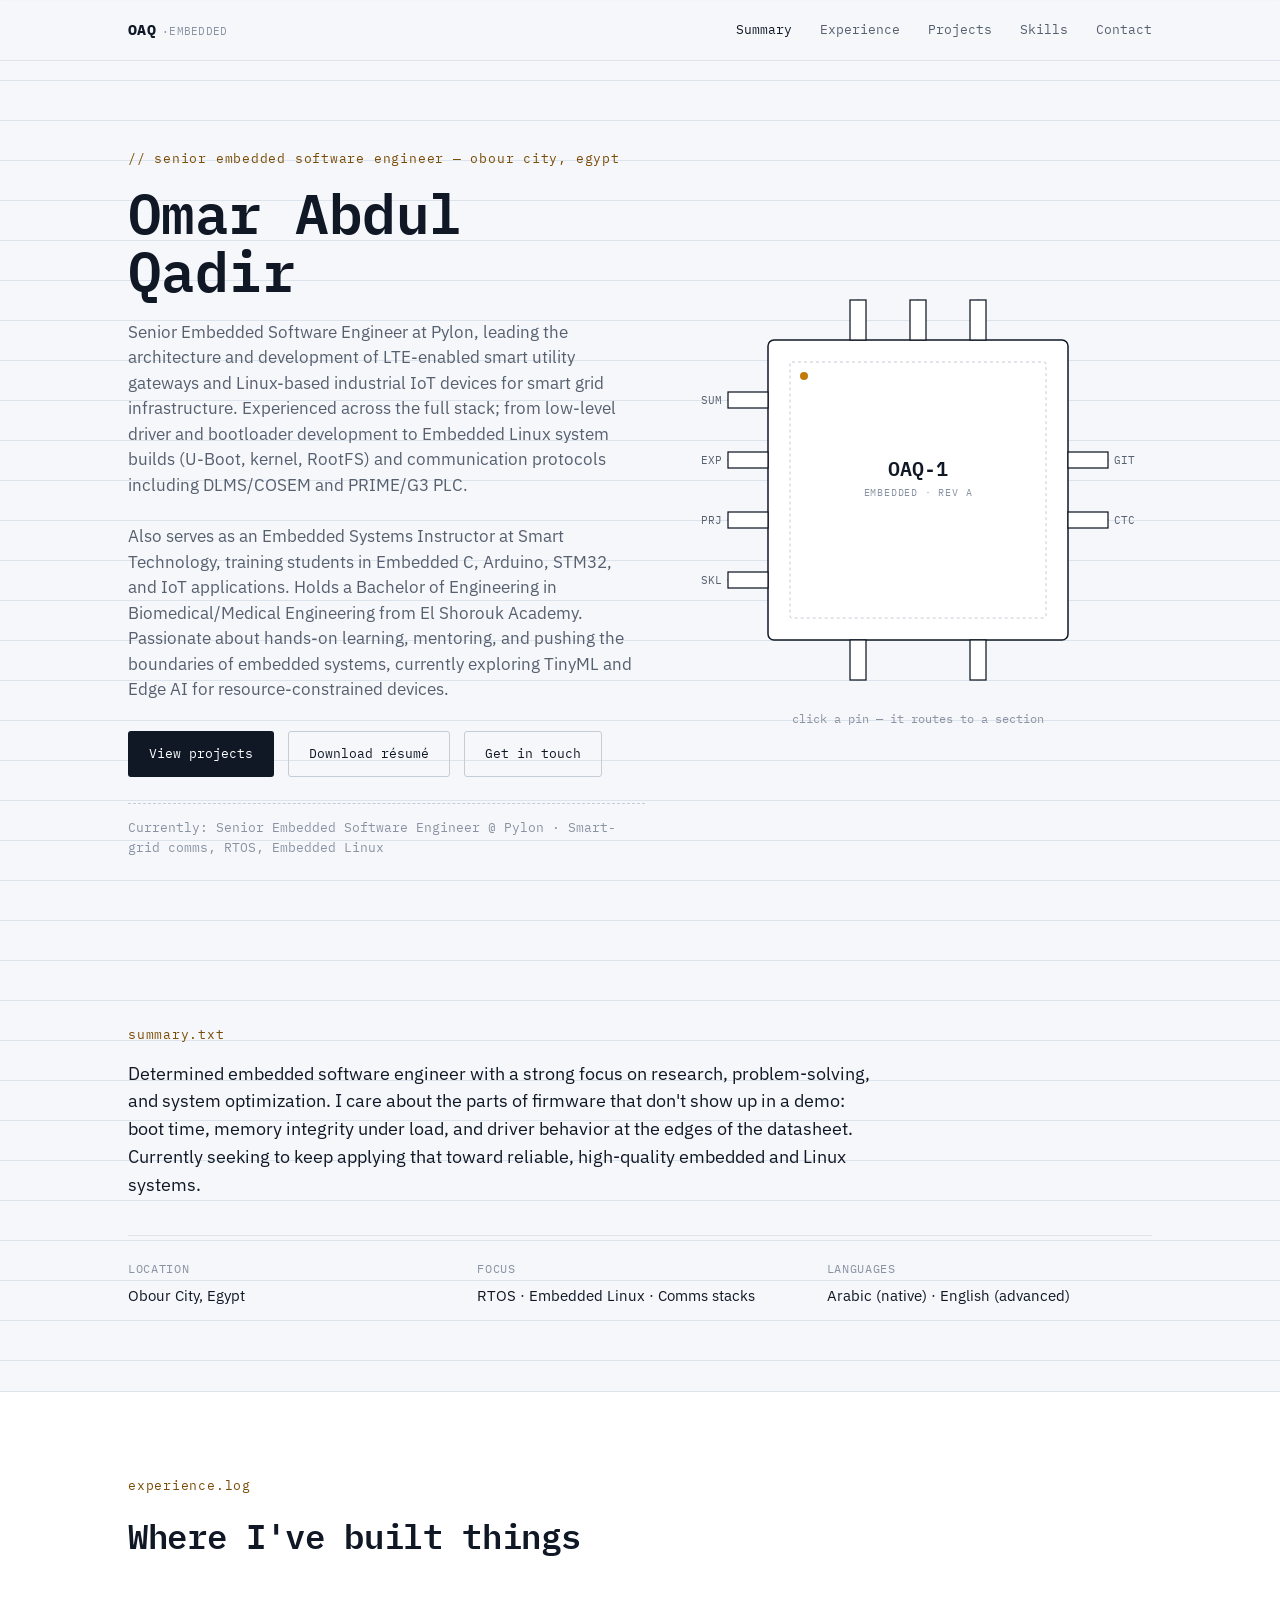
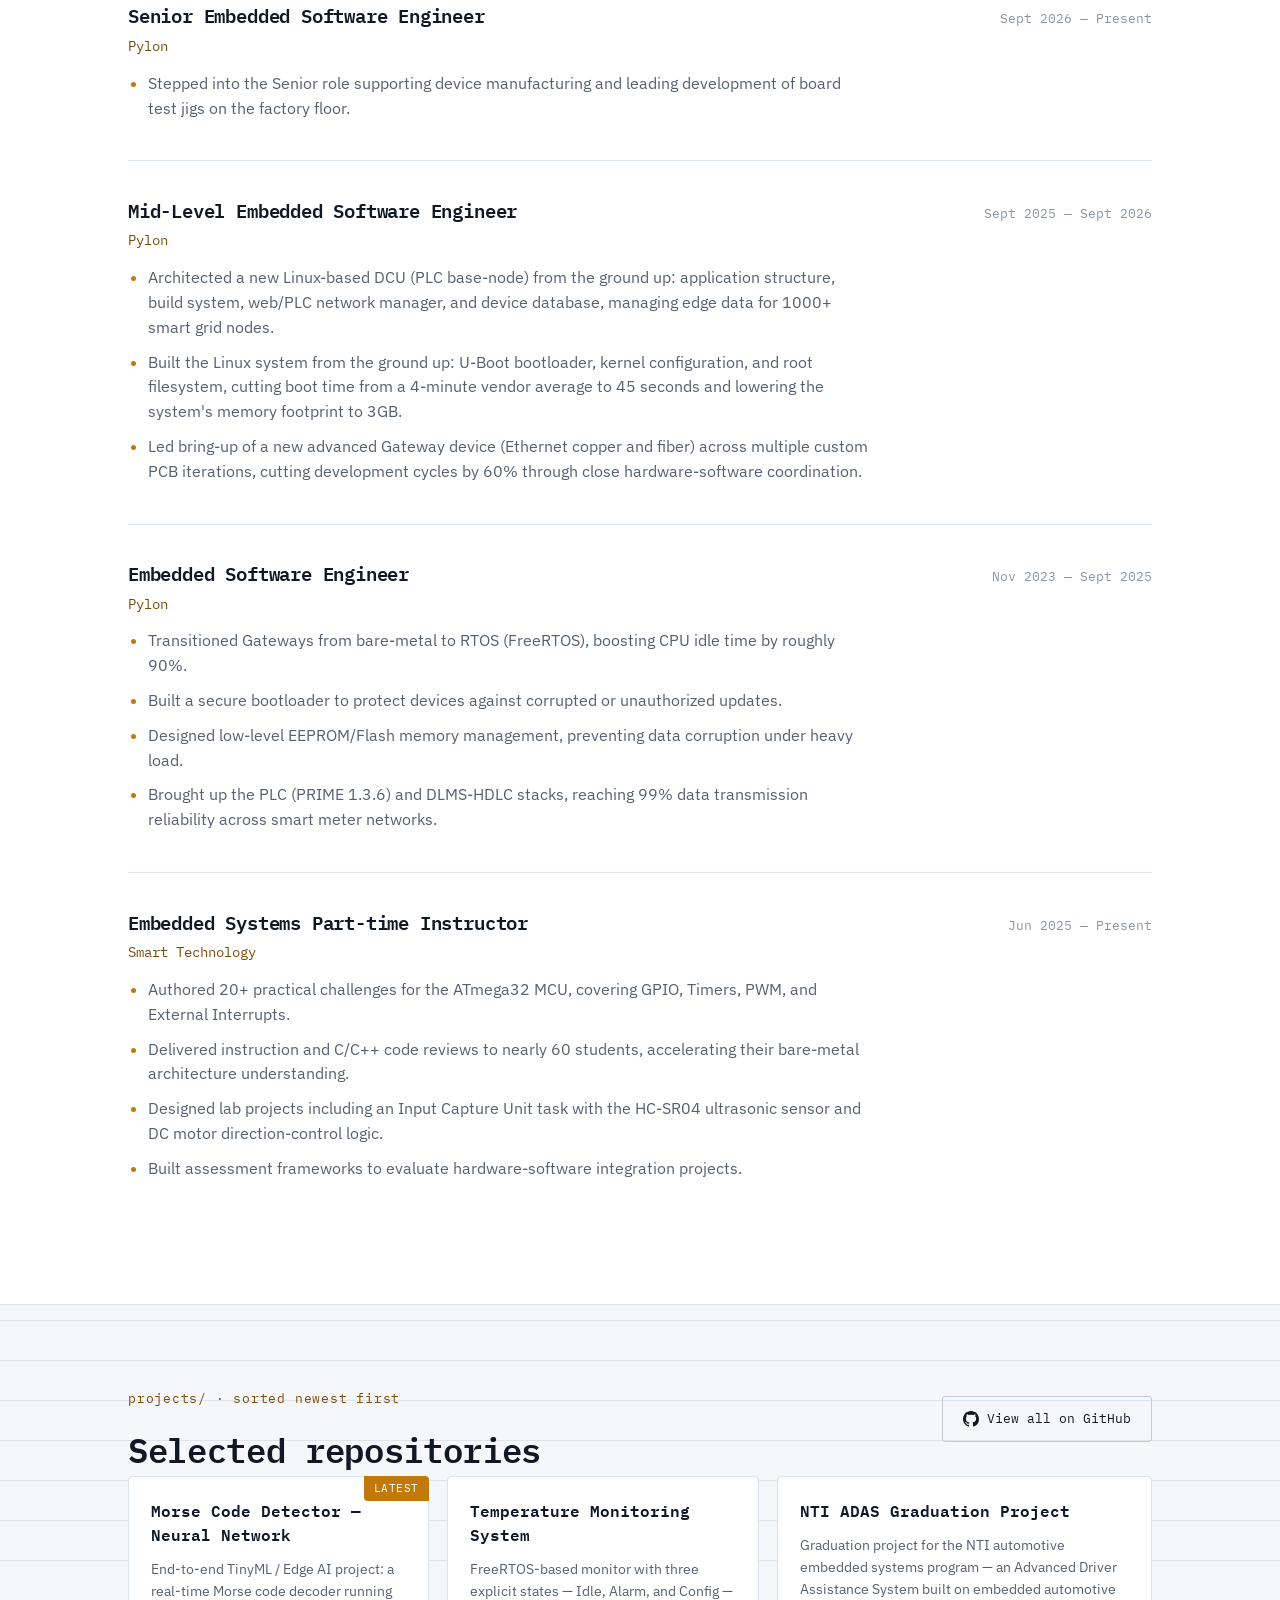
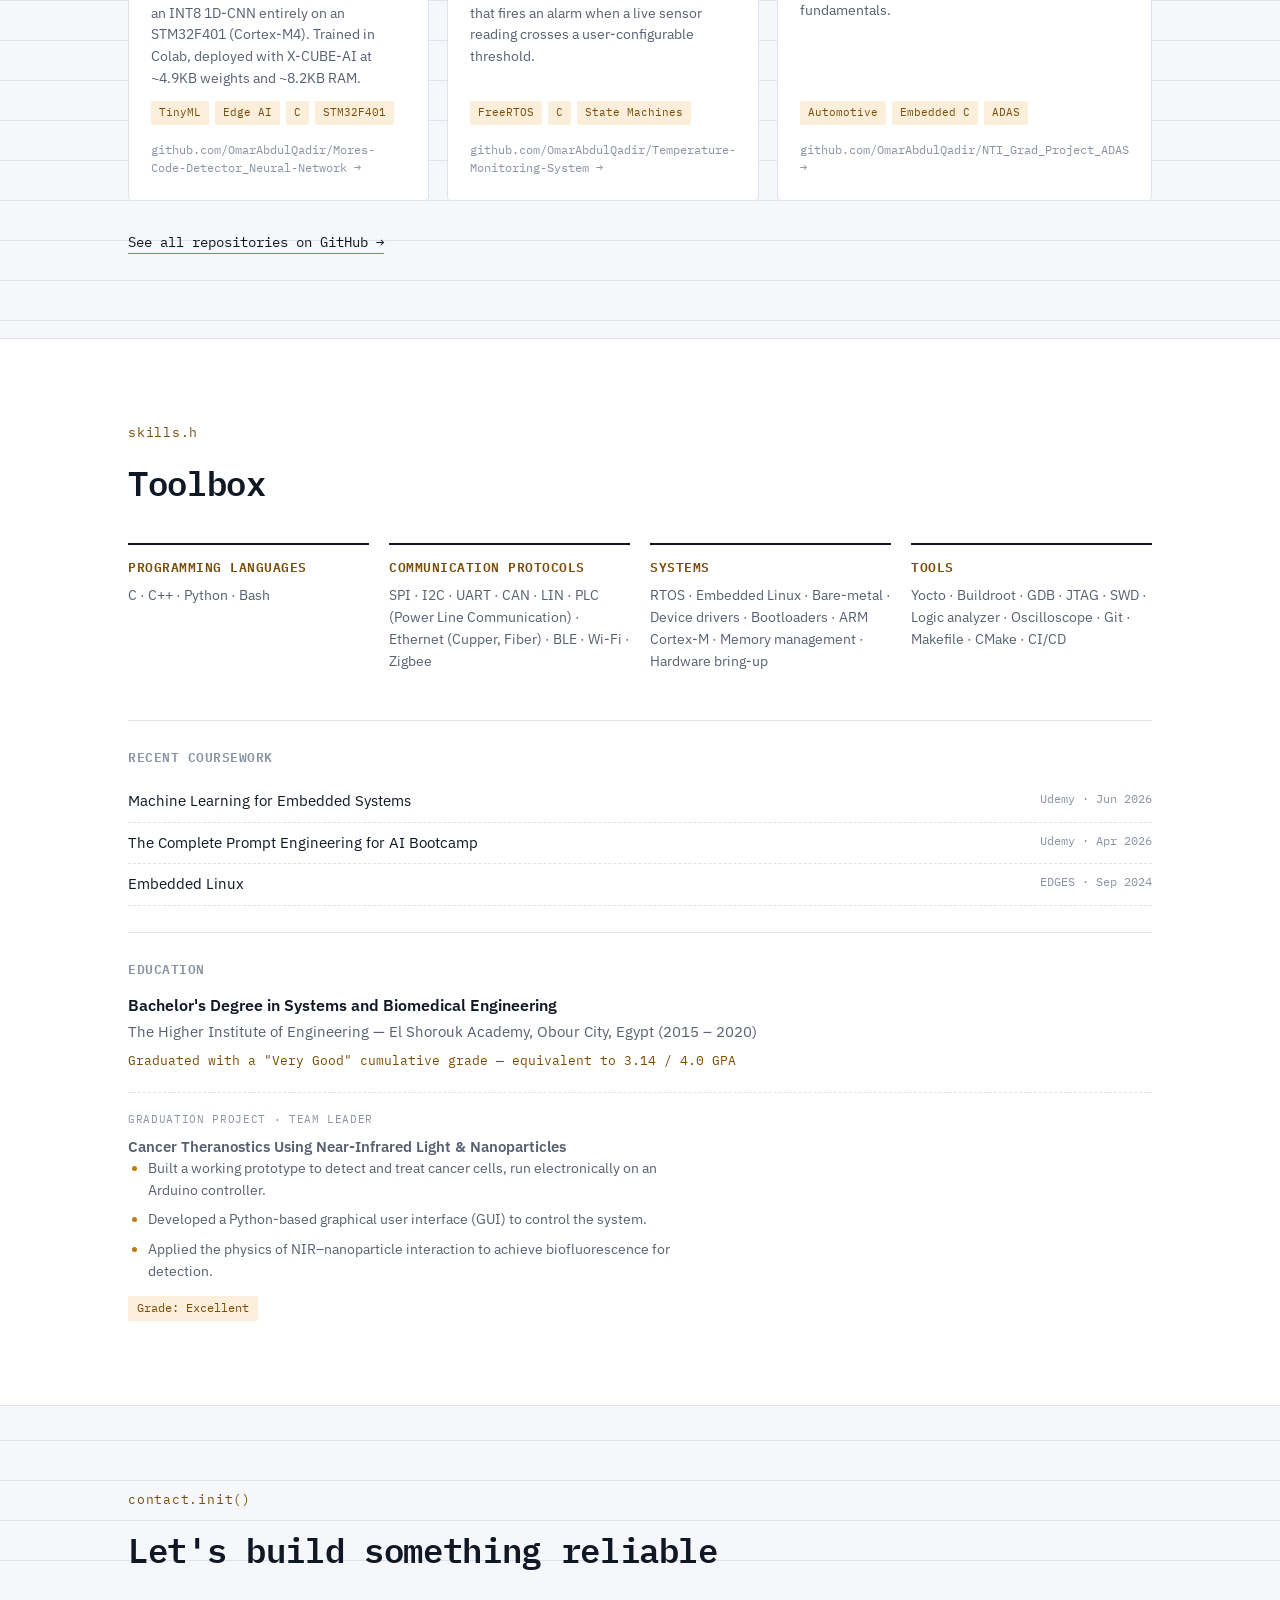
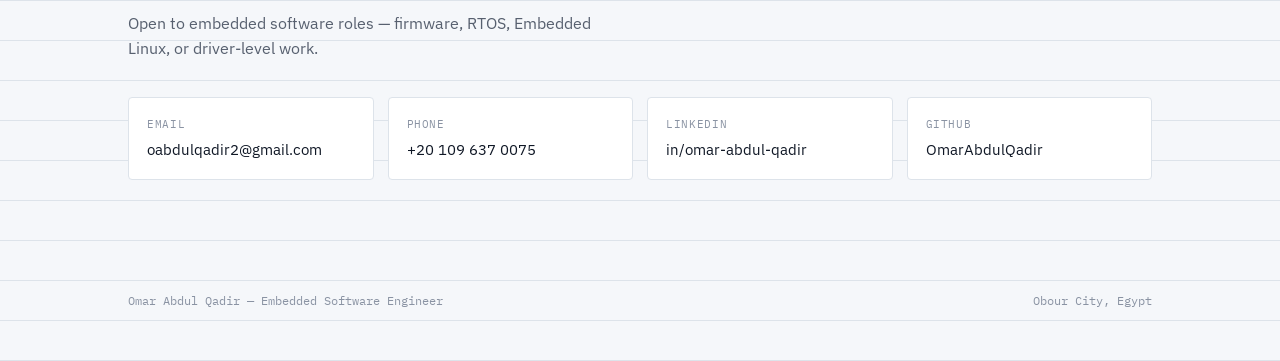
==== commit 86dce725: "update new location" ====
--- a/index.html
+++ b/index.html
@@ -32,7 +32,7 @@
   <!-- HERO / SIGNATURE ELEMENT -->
   <section class="hero wrap" id="top">
     <div class="hero-text">
-      <p class="eyebrow">// senior embedded software engineer — cairo, egypt</p>
+      <p class="eyebrow">// senior embedded software engineer — Obour City, egypt</p>
       <h1>Omar Abdul Qadir</h1>
       <p class="hero-lede">Senior Embedded Software Engineer at Pylon, leading the architecture and development of LTE-enabled smart utility gateways and Linux-based industrial IoT devices for smart grid infrastructure. Experienced across the full stack; from low-level driver and bootloader development to Embedded Linux system builds (U-Boot, kernel, RootFS) and communication protocols including DLMS/COSEM and PRIME/G3 PLC.<br><br>
 	  Also serves as an Embedded Systems Instructor at Smart Technology, training students in Embedded C, Arduino, STM32, and IoT applications. Holds a Bachelor of Engineering in Biomedical/Medical Engineering from El Shorouk Academy. Passionate about hands-on learning, mentoring, and pushing the boundaries of embedded systems, currently exploring TinyML and Edge AI for resource-constrained devices.</p>
@@ -124,7 +124,7 @@
       <p class="eyebrow">summary.txt</p>
       <p class="summary-text">Determined embedded software engineer with a strong focus on research, problem-solving, and system optimization. I care about the parts of firmware that don't show up in a demo: boot time, memory integrity under load, and driver behavior at the edges of the datasheet. Currently seeking to keep applying that toward reliable, high-quality embedded and Linux systems.</p>
       <dl class="fact-row">
-        <div><dt>Location</dt><dd>Cairo, Egypt</dd></div>
+        <div><dt>Location</dt><dd>Obour City, Egypt</dd></div>
         <div><dt>Focus</dt><dd>RTOS · Embedded Linux · Comms stacks</dd></div>
         <div><dt>Languages</dt><dd>Arabic (native) · English (advanced)</dd></div>
       </dl>
@@ -278,7 +278,7 @@
       <div class="education">
         <h4>Education</h4>
         <p class="degree-line">Bachelor's Degree in Systems and Biomedical Engineering</p>
-        <p class="degree-school">The Higher Institute of Engineering — El Shorouk Academy, Cairo, Egypt (2015 – 2020)</p>
+        <p class="degree-school">The Higher Institute of Engineering — El Shorouk Academy, Obour City, Egypt (2015 – 2020)</p>
         <p class="degree-grade">Graduated with a "Very Good" cumulative grade — equivalent to 3.14 / 4.0 GPA</p>
 
         <div class="grad-project">
@@ -327,7 +327,7 @@
 <footer class="footer">
   <div class="wrap footer-inner">
     <span>Omar Abdul Qadir — Embedded Software Engineer</span>
-    <span>Cairo, Egypt</span>
+    <span>Obour City, Egypt</span>
   </div>
 </footer>
 
